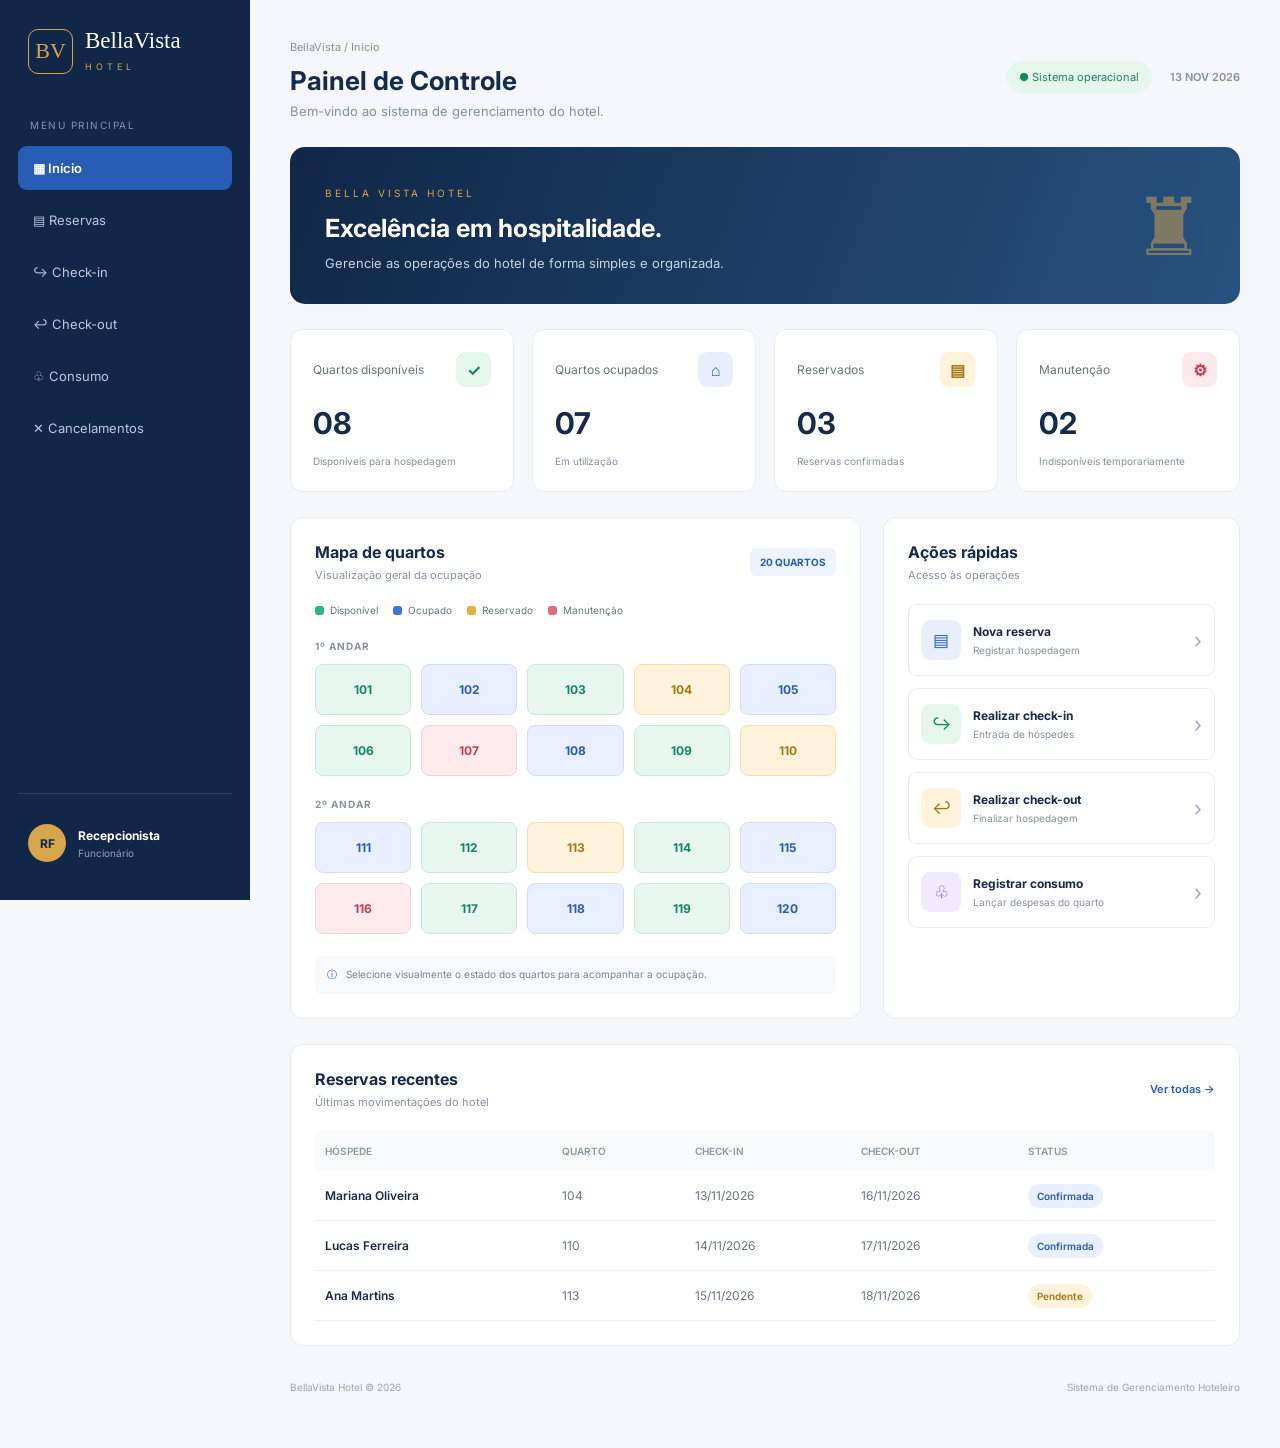
==== index.html @ 53ef1a8f "Add files via upload" ====
<!DOCTYPE html>
<html lang="pt-BR">
<head>
    <meta charset="UTF-8">
    <meta name="viewport" content="width=device-width, initial-scale=1.0">
    <title>BellaVista Hotel | Recepção</title>
    <link rel="stylesheet" href="style.css">
</head>

<body>

    <aside class="sidebar">

        <div class="brand">
            <div class="logo">BV</div>
            <div>
                <h2>BellaVista</h2>
                <span>HOTEL</span>
            </div>
        </div>

        <div class="menu-title">MENU PRINCIPAL</div>

        <nav>
            <a href="index.html" class="active">▦  Início</a>
            <a href="reservas.html">▤ Reservas</a>
            <a href="checkin.html">↪ Check-in</a>
            <a href="checkout.html">↩ Check-out</a>
            <a href="consumo.html">♧ Consumo</a>
            <a href="cancelamentos.html">✕ Cancelamentos</a>
        </nav>

        <div class="sidebar-bottom">
            <div class="employee">
                <div class="avatar">RF</div>
                <div>
                    <strong>Recepcionista</strong>
                    <small>Funcionário</small>
                </div>
            </div>
        </div>

    </aside>

    <main class="main">

        <header class="topbar">
            <div>
                <span class="breadcrumb">BellaVista / Início</span>
                <h1>Painel de Controle</h1>
                <p>Bem-vindo ao sistema de gerenciamento do hotel.</p>
            </div>

            <div class="topbar-right">
                <span class="status-online">● Sistema operacional</span>
                <div class="date">13 NOV 2026</div>
            </div>
        </header>

        <section class="welcome">
            <div>
                <span class="welcome-label">BELLA VISTA HOTEL</span>
                <h2>Excelência em hospitalidade.</h2>
                <p>Gerencie as operações do hotel de forma simples e organizada.</p>
            </div>
            <div class="welcome-icon">♜</div>
        </section>

        <section class="stats">

            <div class="stat-card">
                <div class="stat-top">
                    <span>Quartos disponíveis</span>
                    <div class="stat-icon green">✓</div>
                </div>
                <h2>08</h2>
                <small>Disponíveis para hospedagem</small>
            </div>

            <div class="stat-card">
                <div class="stat-top">
                    <span>Quartos ocupados</span>
                    <div class="stat-icon blue">⌂</div>
                </div>
                <h2>07</h2>
                <small>Em utilização</small>
            </div>

            <div class="stat-card">
                <div class="stat-top">
                    <span>Reservados</span>
                    <div class="stat-icon gold">▤</div>
                </div>
                <h2>03</h2>
                <small>Reservas confirmadas</small>
            </div>

            <div class="stat-card">
                <div class="stat-top">
                    <span>Manutenção</span>
                    <div class="stat-icon red">⚙</div>
                </div>
                <h2>02</h2>
                <small>Indisponíveis temporariamente</small>
            </div>

        </section>

        <section class="content-grid">

            <div class="panel rooms-panel">

                <div class="panel-header">
                    <div>
                        <h3>Mapa de quartos</h3>
                        <p>Visualização geral da ocupação</p>
                    </div>
                    <span class="total-rooms">20 QUARTOS</span>
                </div>

                <div class="legend">
                    <span><i class="dot free"></i> Disponível</span>
                    <span><i class="dot busy"></i> Ocupado</span>
                    <span><i class="dot booked"></i> Reservado</span>
                    <span><i class="dot maint"></i> Manutenção</span>
                </div>

                <div class="floor">
                    <span>1º ANDAR</span>
                    <div class="room-grid">
                        <div class="room free">101</div>
                        <div class="room busy">102</div>
                        <div class="room free">103</div>
                        <div class="room booked">104</div>
                        <div class="room busy">105</div>
                        <div class="room free">106</div>
                        <div class="room maint">107</div>
                        <div class="room busy">108</div>
                        <div class="room free">109</div>
                        <div class="room booked">110</div>
                    </div>
                </div>

                <div class="floor">
                    <span>2º ANDAR</span>
                    <div class="room-grid">
                        <div class="room busy">111</div>
                        <div class="room free">112</div>
                        <div class="room booked">113</div>
                        <div class="room free">114</div>
                        <div class="room busy">115</div>
                        <div class="room maint">116</div>
                        <div class="room free">117</div>
                        <div class="room busy">118</div>
                        <div class="room free">119</div>
                        <div class="room busy">120</div>
                    </div>
                </div>

                <div class="room-note">
                    <span>ⓘ</span>
                    Selecione visualmente o estado dos quartos para acompanhar a ocupação.
                </div>

            </div>

            <div class="panel actions-panel">

                <div class="panel-header">
                    <div>
                        <h3>Ações rápidas</h3>
                        <p>Acesso às operações</p>
                    </div>
                </div>

                <a href="reservas.html" class="action-card">
                    <div class="action-icon blue">▤</div>
                    <div>
                        <strong>Nova reserva</strong>
                        <small>Registrar hospedagem</small>
                    </div>
                    <span class="arrow">›</span>
                </a>

                <a href="checkin.html" class="action-card">
                    <div class="action-icon green">↪</div>
                    <div>
                        <strong>Realizar check-in</strong>
                        <small>Entrada de hóspedes</small>
                    </div>
                    <span class="arrow">›</span>
                </a>

                <a href="checkout.html" class="action-card">
                    <div class="action-icon gold">↩</div>
            <div>
                    <strong>Realizar check-out</strong>
                    <small>Finalizar hospedagem</small>
            </div>
                    <span class="arrow">›</span>
                </a>

                <a href="consumo.html" class="action-card">
                    <div class="action-icon purple">♧</div>
                    <div>
                        <strong>Registrar consumo</strong>
                        <small>Lançar despesas do quarto</small>
                    </div>
                    <span class="arrow">›</span>
                </a>

            </div>

        </section>

        <section class="panel recent-panel">

            <div class="panel-header">
                <div>
                    <h3>Reservas recentes</h3>
                    <p>Últimas movimentações do hotel</p>
                </div>
                <a href="reservas.html" class="view-all">Ver todas →</a>
            </div>

            <div class="table-wrapper">
                <table>
                    <thead>
                        <tr>
                            <th>HÓSPEDE</th>
                            <th>QUARTO</th>
                            <th>CHECK-IN</th>
                            <th>CHECK-OUT</th>
                            <th>STATUS</th>
                        </tr>
                    </thead>

                    <tbody>
                        <tr>
                            <td><strong>Mariana Oliveira</strong></td>
                            <td>104</td>
                            <td>13/11/2026</td>
                            <td>16/11/2026</td>
                            <td><span class="badge reserved">Confirmada</span></td>
                        </tr>

                        <tr>
                            <td><strong>Lucas Ferreira</strong></td>
                            <td>110</td>
                            <td>14/11/2026</td>
                            <td>17/11/2026</td>
                            <td><span class="badge reserved">Confirmada</span></td>
                        </tr>

                        <tr>
                            <td><strong>Ana Martins</strong></td>
                            <td>113</td>
                            <td>15/11/2026</td>
                            <td>18/11/2026</td>
                            <td><span class="badge pending">Pendente</span></td>
                        </tr>
                    </tbody>
                </table>
            </div>

        </section>

        <footer>
            <span>BellaVista Hotel © 2026</span>
            <span>Sistema de Gerenciamento Hoteleiro</span>
        </footer>

    </main>

</body>
</html>
---- style.css ----
@import url('https://fonts.googleapis.com/css2?family=Inter:wght@400;500;600;700;800&display=swap');

:root {
    --navy: #102747;
    --navy-light: #18365d;
    --blue: #285db5;
    --gold: #d6a54c;
    --background: #f5f7fb;
    --white: #ffffff;
    --text: #142b4d;
    --muted: #8390a5;
    --border: #e7ebf2;
}

* {
    margin: 0;
    padding: 0;
    box-sizing: border-box;
}

body {
    font-family: 'Inter', sans-serif;
    background: var(--background);
    color: var(--text);
}

/* SIDEBAR */

.sidebar {
    position: fixed;
    top: 0;
    left: 0;
    width: 250px;
    height: 100vh;
    background: var(--navy);
    color: white;
    padding: 28px 18px;
    display: flex;
    flex-direction: column;
    z-index: 10;
}

.brand {
    display: flex;
    align-items: center;
    gap: 12px;
    padding: 0 10px 35px;
}

.logo {
    width: 45px;
    height: 45px;
    border: 1px solid var(--gold);
    color: var(--gold);
    display: flex;
    align-items: center;
    justify-content: center;
    font-family: Georgia, serif;
    font-size: 22px;
    border-radius: 10px;
}

.brand h2 {
    font-family: Georgia, serif;
    font-size: 23px;
    font-weight: 500;
}

.brand span {
    font-size: 9px;
    letter-spacing: 4px;
    color: var(--gold);
}

.menu-title {
    font-size: 10px;
    color: #8295b1;
    letter-spacing: 1.5px;
    margin: 10px 12px 15px;
}

nav {
    display: flex;
    flex-direction: column;
    gap: 8px;
}

nav a {
    text-decoration: none;
    color: #bdc9da;
    padding: 14px 15px;
    border-radius: 9px;
    font-size: 13px;
    transition: 0.2s;
}

nav a:hover {
    background: #1b3b65;
    color: white;
}

nav a.active {
    background: var(--blue);
    color: white;
    font-weight: 600;
}

.sidebar-bottom {
    margin-top: auto;
    border-top: 1px solid #294263;
    padding-top: 20px;
}

.employee {
    display: flex;
    align-items: center;
    gap: 12px;
    padding: 10px;
}

.avatar {
    background: var(--gold);
    color: var(--navy);
    width: 38px;
    height: 38px;
    border-radius: 50%;
    display: flex;
    align-items: center;
    justify-content: center;
    font-weight: 700;
    font-size: 12px;
}

.employee strong {
    display: block;
    font-size: 12px;
}

.employee small {
    display: block;
    font-size: 10px;
    color: #91a4bd;
    margin-top: 4px;
}

/* MAIN */

.main {
    margin-left: 250px;
    padding: 35px 40px;
    max-width: 1800px;
}

.topbar {
    display: flex;
    justify-content: space-between;
    align-items: center;
    margin-bottom: 28px;
}

.breadcrumb {
    color: var(--muted);
    font-size: 11px;
}

.topbar h1 {
    font-size: 26px;
    margin-top: 10px;
}

.topbar p {
    color: var(--muted);
    font-size: 13px;
    margin-top: 7px;
}

.topbar-right {
    display: flex;
    align-items: center;
    gap: 18px;
}

.status-online {
    color: #198754;
    background: #e5f6ed;
    padding: 9px 13px;
    border-radius: 20px;
    font-size: 11px;
}

.date {
    font-size: 11px;
    color: var(--muted);
    font-weight: 600;
}

/* WELCOME */

.welcome {
    background: linear-gradient(110deg, #102747, #28517f);
    color: white;
    border-radius: 15px;
    padding: 30px 35px;
    display: flex;
    align-items: center;
    justify-content: space-between;
    margin-bottom: 25px;
    overflow: hidden;
}

.welcome-label {
    color: var(--gold);
    font-size: 10px;
    letter-spacing: 3px;
}

.welcome h2 {
    font-size: 25px;
    margin: 12px 0;
}

.welcome p {
    font-size: 13px;
    color: #c5d3e4;
}

.welcome-icon {
    font-size: 80px;
    color: #d6a54c;
    opacity: 0.5;
}

/* STATISTICS */

.stats {
    display: grid;
    grid-template-columns: repeat(4, 1fr);
    gap: 18px;
    margin-bottom: 25px;
}

.stat-card {
    background: white;
    padding: 22px;
    border-radius: 12px;
    border: 1px solid var(--border);
}

.stat-top {
    display: flex;
    justify-content: space-between;
    align-items: center;
}

.stat-top > span {
    font-size: 12px;
    color: #64748b;
}

.stat-card h2 {
    font-size: 30px;
    margin: 18px 0 8px;
}

.stat-card small {
    color: var(--muted);
    font-size: 10px;
}

.stat-icon {
    width: 35px;
    height: 35px;
    display: flex;
    align-items: center;
    justify-content: center;
    border-radius: 9px;
    font-weight: bold;
}

.green {
    color: #198754;
    background: #e5f6ed;
}

.blue {
    color: #285db5;
    background: #e8effc;
}

.gold {
    color: #a77717;
    background: #fff3d9;
}

.red {
    color: #c43e4b;
    background: #fde9ec;
}

.purple {
    color: #7553b5;
    background: #f0eaff;
}

/* PANELS */

.content-grid {
    display: grid;
    grid-template-columns: 1.6fr 1fr;
    gap: 22px;
    margin-bottom: 25px;
}

.panel {
    background: white;
    border: 1px solid var(--border);
    border-radius: 13px;
    padding: 24px;
}

.panel-header {
    display: flex;
    justify-content: space-between;
    align-items: center;
    margin-bottom: 22px;
}

.panel-header h3 {
    font-size: 16px;
}

.panel-header p {
    color: var(--muted);
    font-size: 11px;
    margin-top: 6px;
}

.total-rooms {
    font-size: 10px;
    font-weight: 700;
    color: var(--blue);
    background: #edf3ff;
    padding: 8px 10px;
    border-radius: 6px;
}

/* ROOM MAP */

.legend {
    display: flex;
    flex-wrap: wrap;
    gap: 15px;
    margin-bottom: 24px;
}

.legend span {
    font-size: 10px;
    color: #64748b;
    display: flex;
    align-items: center;
    gap: 6px;
}

.dot {
    width: 9px;
    height: 9px;
    border-radius: 3px;
}

.dot.free {
    background: #2eb67d;
}

.dot.busy {
    background: #3975d5;
}

.dot.booked {
    background: #e8ad42;
}

.dot.maint {
    background: #e36a76;
}

.floor {
    margin-bottom: 22px;
}

.floor > span {
    display: block;
    color: #8793a6;
    font-size: 10px;
    font-weight: 700;
    margin-bottom: 12px;
    letter-spacing: 1px;
}

.room-grid {
    display: grid;
    grid-template-columns: repeat(5, 1fr);
    gap: 10px;
}

.room {
    padding: 17px 5px;
    text-align: center;
    font-size: 12px;
    font-weight: 700;
    border-radius: 8px;
    border: 1px solid transparent;
}

.room.free {
    background: #e7f7ef;
    color: #18865b;
    border-color: #c5ebd8;
}

.room.busy {
    background: #e8efff;
    color: #285db5;
    border-color: #d0ddf9;
}

.room.booked {
    background: #fff3dc;
    color: #a77717;
    border-color: #f5dfae;
}

.room.maint {
    background: #fdebed;
    color: #c43e4b;
    border-color: #f7d0d5;
}

.room-note {
    background: #f7f9fc;
    padding: 12px;
    border-radius: 7px;
    color: #738198;
    font-size: 10px;
}

.room-note span {
    margin-right: 6px;
    color: var(--blue);
}

/* QUICK ACTIONS */

.actions-panel {
    display: flex;
    flex-direction: column;
}

.action-card {
    display: flex;
    align-items: center;
    gap: 12px;
    padding: 15px 12px;
    border: 1px solid var(--border);
    border-radius: 9px;
    margin-bottom: 12px;
    text-decoration: none;
    color: var(--text);
    transition: 0.2s;
}

.action-card:hover {
    border-color: #a8bfeb;
    background: #f8faff;
    transform: translateY(-2px);
}

.action-icon {
    width: 40px;
    height: 40px;
    border-radius: 9px;
    display: flex;
    align-items: center;
    justify-content: center;
    font-size: 17px;
    flex-shrink: 0;
}

.action-card strong {
    font-size: 12px;
    display: block;
}

.action-card small {
    color: var(--muted);
    font-size: 10px;
    display: block;
    margin-top: 5px;
}

.arrow {
    margin-left: auto;
    font-size: 22px;
    color: #a1adbd;
}

/* TABLE */

.recent-panel {
    margin-bottom: 25px;
}

.view-all {
    text-decoration: none;
    color: var(--blue);
    font-size: 11px;
    font-weight: 600;
}

.table-wrapper {
    overflow-x: auto;
}

table {
    width: 100%;
    border-collapse: collapse;
    min-width: 600px;
}

th {
    text-align: left;
    color: #8a97aa;
    font-size: 10px;
    font-weight: 600;
    padding: 14px 10px;
    background: #f8fafc;
}

td {
    padding: 17px 10px;
    border-bottom: 1px solid #edf0f5;
    font-size: 12px;
    color: #66758b;
}

td strong {
    color: var(--text);
    font-weight: 600;
}

.badge {
    padding: 6px 9px;
    border-radius: 20px;
    font-size: 10px;
    font-weight: 600;
}

.reserved {
    background: #e8efff;
    color: #285db5;
}

.pending {
    background: #fff3dc;
    color: #a77717;
}

/* FOOTER */

footer {
    display: flex;
    justify-content: space-between;
    color: #9aa5b5;
    font-size: 10px;
    padding: 10px 0 20px;
}

/* RESPONSIVE */

@media (max-width: 1200px) {
    .main {
        padding: 28px 25px;
    }

    .stats {
        grid-template-columns: repeat(2, 1fr);
    }

    .content-grid {
        grid-template-columns: 1fr;
    }
}

@media (max-width: 800px) {
    .sidebar {
        width: 75px;
        padding: 20px 10px;
    }

    .brand {
        justify-content: center;
        padding: 0 0 30px;
    }

    .brand > div:not(.logo),
    .menu-title,
    nav a:not(.active),
    .employee > div:not(.avatar) {
        display: none;
    }

    nav a {
        text-align: center;
        padding: 15px 5px;
        font-size: 17px;
    }

    .main {
        margin-left: 75px;
        padding: 22px 15px;
    }

    .topbar {
        align-items: flex-start;
    }

    .topbar-right {
        display: none;
    }

    .welcome {
        padding: 25px;
    }

    .welcome h2 {
        font-size: 20px;
    }

    .welcome-icon {
        display: none;
    }
}

@media (max-width: 500px) {
    .stats {
        grid-template-columns: 1fr;
    }

    .room-grid {
        grid-template-columns: repeat(2, 1fr);
    }

    .legend {
        gap: 10px;
    }

    footer {
        flex-direction: column;
        gap: 8px;
    }
}




/* =====================================
   FORMULÁRIOS E TELAS INTERNAS
===================================== */

.form-panel {
    margin-bottom: 25px;
}

.form-grid {
    display: grid;
    grid-template-columns: repeat(2, 1fr);
    gap: 22px;
}

.field {
    display: flex;
    flex-direction: column;
    gap: 9px;
}

.field.full {
    grid-column: 1 / -1;
}

.field label {
    font-size: 12px;
    font-weight: 600;
    color: #42536b;
}

.field input,
.field select {
    width: 100%;
    height: 46px;
    padding: 0 14px;
    border: 1px solid #dce3ed;
    border-radius: 8px;
    background: #fff;
    color: #142b4d;
    font-family: inherit;
    font-size: 12px;
    outline: none;
    transition: 0.2s;
}

.field input:focus,
.field select:focus {
    border-color: #285db5;
    box-shadow: 0 0 0 3px rgba(40, 93, 181, 0.10);
}

.field input::placeholder {
    color: #a4afbd;
}

.form-actions {
    display: flex;
    justify-content: flex-end;
    gap: 12px;
    margin-top: 28px;
}

.btn-primary,
.btn-secondary,
.btn-danger {
    min-height: 42px;
    padding: 0 20px;
    border-radius: 8px;
    font-family: inherit;
    font-size: 12px;
    font-weight: 600;
    cursor: pointer;
    transition: 0.2s;
}

.btn-primary {
    border: 1px solid #285db5;
    background: #285db5;
    color: white;
}

.btn-primary:hover {
    background: #1d478e;
}

.btn-secondary {
    border: 1px solid #dce3ed;
    background: white;
    color: #52627a;
}

.btn-secondary:hover {
    background: #f5f7fb;
}

.btn-danger {
    min-height: 30px;
    padding: 0 12px;
    border: 1px solid #f3cbd0;
    background: #fff0f2;
    color: #c43e4b;
    font-size: 10px;
}

.btn-danger:hover {
    background: #fce0e4;
}

/* RESUMO DE CONTA */

.bill {
    border: 1px solid #e7ebf2;
    border-radius: 10px;
    padding: 20px;
    background: #fafbfd;
}

.bill-row {
    display: flex;
    justify-content: space-between;
    padding: 15px 0;
    border-bottom: 1px solid #e7ebf2;
    color: #718096;
    font-size: 12px;
}

.bill-row strong {
    color: #142b4d;
}

.bill-total {
    display: flex;
    justify-content: space-between;
    align-items: center;
    padding-top: 20px;
    color: #142b4d;
    font-weight: 700;
    font-size: 14px;
}

.bill-total strong {
    font-size: 22px;
    color: #285db5;
}

/* ORIENTAÇÕES */

.info-list {
    display: flex;
    flex-direction: column;
    gap: 15px;
}

.info-list div {
    display: flex;
    align-items: center;
    gap: 10px;
    color: #198754;
    font-size: 13px;
}

.info-list span {
    color: #64748b;
}

/* RESPONSIVIDADE DAS TELAS INTERNAS */

@media (max-width: 700px) {
    .form-grid {
        grid-template-columns: 1fr;
    }

    .field.full {
        grid-column: auto;
    }

    .form-actions {
        flex-direction: column-reverse;
    }

    .form-actions button {
        width: 100%;
    }

    .bill-row,
    .bill-total {
        gap: 15px;
    }
}
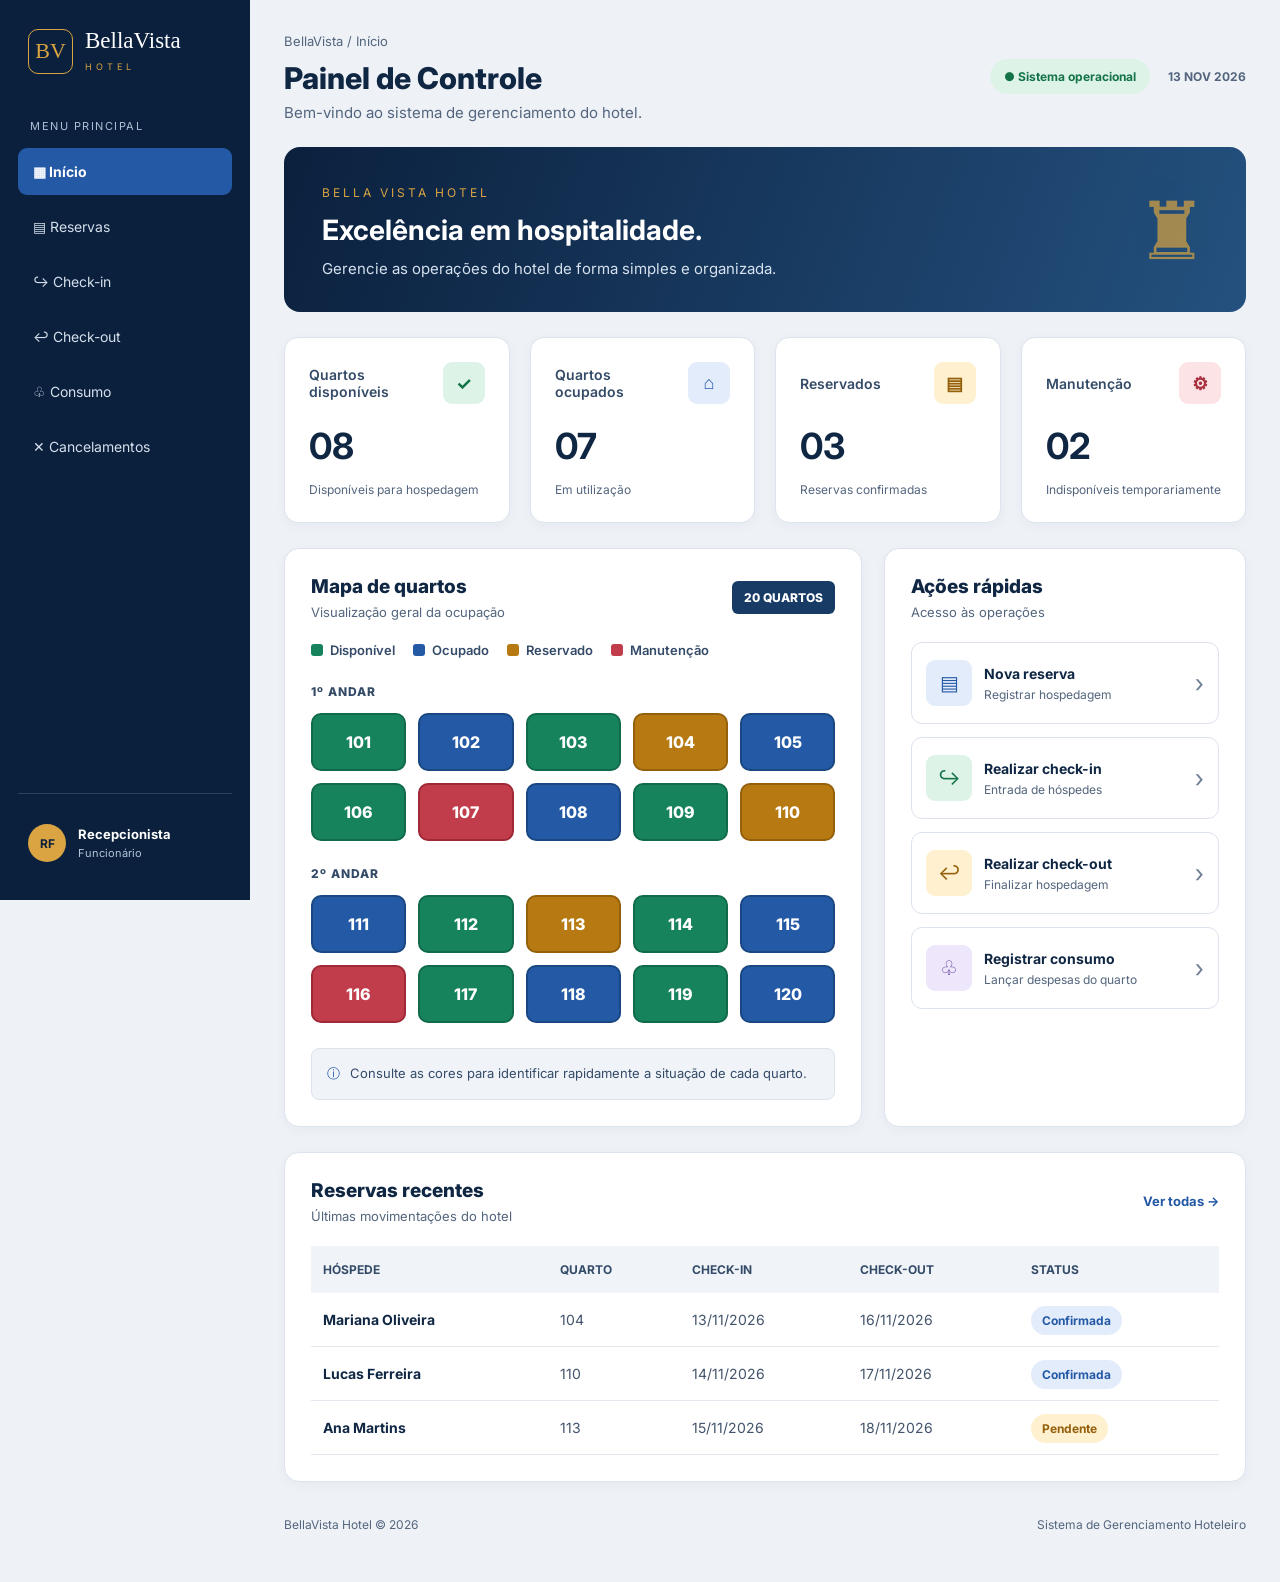
==== commit cbf39f82: "Alteração no estilo" ====
--- a/index.html
+++ b/index.html
@@ -7,11 +7,9 @@
     <title>BellaVista Hotel | Recepção</title>
     <link rel="stylesheet" href="style.css">
 </head>
-
 <body>
 
     <aside class="sidebar">
-
         <div class="brand">
             <div class="logo">BV</div>
             <div>
@@ -23,7 +21,7 @@
         <div class="menu-title">MENU PRINCIPAL</div>
 
         <nav>
-            <a href="index.html" class="active">▦  Início</a>
+            <a href="index.html" class="active">▦ Início</a>
             <a href="reservas.html">▤ Reservas</a>
             <a href="checkin.html">↪ Check-in</a>
             <a href="checkout.html">↩ Check-out</a>
@@ -40,7 +38,6 @@
                 </div>
             </div>
         </div>
-
     </aside>
 
     <main class="main">
@@ -68,7 +65,6 @@
         </section>
 
         <section class="stats">
-
             <div class="stat-card">
                 <div class="stat-top">
                     <span>Quartos disponíveis</span>
@@ -104,13 +100,11 @@
                 <h2>02</h2>
                 <small>Indisponíveis temporariamente</small>
             </div>
-
         </section>
 
         <section class="content-grid">
 
             <div class="panel rooms-panel">
-
                 <div class="panel-header">
                     <div>
                         <h3>Mapa de quartos</h3>
@@ -160,13 +154,11 @@
 
                 <div class="room-note">
                     <span>ⓘ</span>
-                    Selecione visualmente o estado dos quartos para acompanhar a ocupação.
-                </div>
-
+                    Consulte as cores para identificar rapidamente a situação de cada quarto.
+                </div>
             </div>
 
             <div class="panel actions-panel">
-
                 <div class="panel-header">
                     <div>
                         <h3>Ações rápidas</h3>
@@ -194,10 +186,10 @@
 
                 <a href="checkout.html" class="action-card">
                     <div class="action-icon gold">↩</div>
-            <div>
-                    <strong>Realizar check-out</strong>
-                    <small>Finalizar hospedagem</small>
-            </div>
+                    <div>
+                        <strong>Realizar check-out</strong>
+                        <small>Finalizar hospedagem</small>
+                    </div>
                     <span class="arrow">›</span>
                 </a>
 
@@ -209,13 +201,11 @@
                     </div>
                     <span class="arrow">›</span>
                 </a>
-
             </div>
 
         </section>
 
         <section class="panel recent-panel">
-
             <div class="panel-header">
                 <div>
                     <h3>Reservas recentes</h3>
@@ -235,7 +225,6 @@
                             <th>STATUS</th>
                         </tr>
                     </thead>
-
                     <tbody>
                         <tr>
                             <td><strong>Mariana Oliveira</strong></td>
@@ -244,7 +233,6 @@
                             <td>16/11/2026</td>
                             <td><span class="badge reserved">Confirmada</span></td>
                         </tr>
-
                         <tr>
                             <td><strong>Lucas Ferreira</strong></td>
                             <td>110</td>
@@ -252,7 +240,6 @@
                             <td>17/11/2026</td>
                             <td><span class="badge reserved">Confirmada</span></td>
                         </tr>
-
                         <tr>
                             <td><strong>Ana Martins</strong></td>
                             <td>113</td>
@@ -263,7 +250,6 @@
                     </tbody>
                 </table>
             </div>
-
         </section>
 
         <footer>
@@ -274,4 +260,4 @@
     </main>
 
 </body>
-</html>
+</html>
--- a/style.css
+++ b/style.css
@@ -2,15 +2,15 @@
 @import url('https://fonts.googleapis.com/css2?family=Inter:wght@400;500;600;700;800&display=swap');
 
 :root {
-    --navy: #102747;
-    --navy-light: #18365d;
-    --blue: #285db5;
-    --gold: #d6a54c;
-    --background: #f5f7fb;
-    --white: #ffffff;
-    --text: #142b4d;
-    --muted: #8390a5;
-    --border: #e7ebf2;
+    --navy: #0B203D;
+    --navy-light: #173B65;
+    --blue: #2459A6;
+    --gold: #D9A441;
+    --background: #EEF2F7;
+    --white: #FFFFFF;
+    --text: #102744;
+    --muted: #53657D;
+    --border: #DCE3ED;
 }
 
 * {
@@ -25,7 +25,7 @@
     color: var(--text);
 }
 
-/* SIDEBAR */
+/* MENU LATERAL */
 
 .sidebar {
     position: fixed;
@@ -74,8 +74,8 @@
 }
 
 .menu-title {
-    font-size: 10px;
-    color: #8295b1;
+    font-size: 11px;
+    color: #AFC0D5;
     letter-spacing: 1.5px;
     margin: 10px 12px 15px;
 }
@@ -88,22 +88,22 @@
 
 nav a {
     text-decoration: none;
-    color: #bdc9da;
-    padding: 14px 15px;
+    color: #D5DFEC;
+    padding: 15px;
     border-radius: 9px;
-    font-size: 13px;
+    font-size: 14px;
     transition: 0.2s;
 }
 
 nav a:hover {
-    background: #1b3b65;
+    background: #1B3B65;
     color: white;
 }
 
 nav a.active {
     background: var(--blue);
     color: white;
-    font-weight: 600;
+    font-weight: 700;
 }
 
 .sidebar-bottom {
@@ -134,44 +134,46 @@
 
 .employee strong {
     display: block;
-    font-size: 12px;
+    font-size: 13px;
 }
 
 .employee small {
     display: block;
-    font-size: 10px;
-    color: #91a4bd;
+    font-size: 11px;
+    color: #B5C5D9;
     margin-top: 4px;
 }
 
-/* MAIN */
+/* ÁREA PRINCIPAL */
 
 .main {
+    width: calc(100% - 250px);
     margin-left: 250px;
-    padding: 35px 40px;
-    max-width: 1800px;
+    padding: 30px 34px;
+    max-width: none;
 }
 
 .topbar {
     display: flex;
     justify-content: space-between;
     align-items: center;
-    margin-bottom: 28px;
+    margin-bottom: 25px;
 }
 
 .breadcrumb {
     color: var(--muted);
-    font-size: 11px;
+    font-size: 13px;
 }
 
 .topbar h1 {
-    font-size: 26px;
+    font-size: 30px;
+    font-weight: 800;
     margin-top: 10px;
 }
 
 .topbar p {
     color: var(--muted);
-    font-size: 13px;
+    font-size: 15px;
     margin-top: 7px;
 }
 
@@ -182,26 +184,27 @@
 }
 
 .status-online {
-    color: #198754;
-    background: #e5f6ed;
-    padding: 9px 13px;
+    color: #147347;
+    background: #DDF3E7;
+    padding: 10px 14px;
     border-radius: 20px;
-    font-size: 11px;
+    font-size: 12px;
+    font-weight: 700;
 }
 
 .date {
-    font-size: 11px;
+    font-size: 12px;
     color: var(--muted);
-    font-weight: 600;
-}
-
-/* WELCOME */
+    font-weight: 700;
+}
+
+/* BANNER */
 
 .welcome {
-    background: linear-gradient(110deg, #102747, #28517f);
+    background: linear-gradient(110deg, #0B203D, #24517F);
     color: white;
-    border-radius: 15px;
-    padding: 30px 35px;
+    border-radius: 16px;
+    padding: 34px 38px;
     display: flex;
     align-items: center;
     justify-content: space-between;
@@ -211,103 +214,108 @@
 
 .welcome-label {
     color: var(--gold);
-    font-size: 10px;
+    font-size: 12px;
     letter-spacing: 3px;
 }
 
 .welcome h2 {
-    font-size: 25px;
+    font-size: 28px;
     margin: 12px 0;
 }
 
 .welcome p {
-    font-size: 13px;
-    color: #c5d3e4;
+    font-size: 15px;
+    color: #D5E1EF;
 }
 
 .welcome-icon {
     font-size: 80px;
-    color: #d6a54c;
-    opacity: 0.5;
-}
-
-/* STATISTICS */
+    color: var(--gold);
+    opacity: 0.7;
+}
+
+/* INDICADORES */
 
 .stats {
     display: grid;
-    grid-template-columns: repeat(4, 1fr);
-    gap: 18px;
+    grid-template-columns: repeat(4, minmax(0, 1fr));
+    gap: 20px;
     margin-bottom: 25px;
 }
 
 .stat-card {
     background: white;
-    padding: 22px;
-    border-radius: 12px;
+    padding: 24px;
+    border-radius: 14px;
     border: 1px solid var(--border);
+    box-shadow: 0 3px 12px rgba(16, 39, 68, 0.04);
 }
 
 .stat-top {
     display: flex;
     justify-content: space-between;
     align-items: center;
+    gap: 10px;
 }
 
 .stat-top > span {
-    font-size: 12px;
-    color: #64748b;
+    font-size: 14px;
+    color: #344B68;
+    font-weight: 600;
 }
 
 .stat-card h2 {
-    font-size: 30px;
-    margin: 18px 0 8px;
+    font-size: 36px;
+    margin: 20px 0 10px;
 }
 
 .stat-card small {
     color: var(--muted);
-    font-size: 10px;
+    font-size: 12px;
 }
 
 .stat-icon {
-    width: 35px;
-    height: 35px;
+    width: 42px;
+    height: 42px;
     display: flex;
     align-items: center;
     justify-content: center;
     border-radius: 9px;
+    font-size: 18px;
     font-weight: bold;
+    flex-shrink: 0;
 }
 
 .green {
-    color: #198754;
-    background: #e5f6ed;
+    color: #147347;
+    background: #DDF3E7;
 }
 
 .blue {
-    color: #285db5;
-    background: #e8effc;
+    color: #2459A6;
+    background: #E3ECFA;
 }
 
 .gold {
-    color: #a77717;
-    background: #fff3d9;
+    color: #94600B;
+    background: #FFF0D0;
 }
 
 .red {
-    color: #c43e4b;
-    background: #fde9ec;
+    color: #A82F3D;
+    background: #FCE3E6;
 }
 
 .purple {
-    color: #7553b5;
-    background: #f0eaff;
-}
-
-/* PANELS */
+    color: #6842A0;
+    background: #EEE6FA;
+}
+
+/* PAINÉIS */
 
 .content-grid {
     display: grid;
-    grid-template-columns: 1.6fr 1fr;
+    grid-template-columns: minmax(0, 1.6fr) minmax(320px, 1fr);
     gap: 22px;
     margin-bottom: 25px;
 }
@@ -315,133 +323,150 @@
 .panel {
     background: white;
     border: 1px solid var(--border);
-    border-radius: 13px;
-    padding: 24px;
+    border-radius: 15px;
+    padding: 26px;
+    box-shadow: 0 3px 12px rgba(16, 39, 68, 0.04);
 }
 
 .panel-header {
     display: flex;
     justify-content: space-between;
     align-items: center;
+    gap: 12px;
     margin-bottom: 22px;
 }
 
 .panel-header h3 {
-    font-size: 16px;
+    font-size: 19px;
+    font-weight: 800;
 }
 
 .panel-header p {
     color: var(--muted);
-    font-size: 11px;
+    font-size: 13px;
     margin-top: 6px;
 }
 
 .total-rooms {
-    font-size: 10px;
-    font-weight: 700;
-    color: var(--blue);
-    background: #edf3ff;
-    padding: 8px 10px;
+    font-size: 12px;
+    font-weight: 800;
+    color: white;
+    background: var(--navy-light);
+    padding: 9px 12px;
     border-radius: 6px;
-}
-
-/* ROOM MAP */
+    white-space: nowrap;
+}
+
+/* MAPA DE QUARTOS */
 
 .legend {
     display: flex;
     flex-wrap: wrap;
-    gap: 15px;
-    margin-bottom: 24px;
+    gap: 18px;
+    margin-bottom: 26px;
 }
 
 .legend span {
-    font-size: 10px;
-    color: #64748b;
-    display: flex;
-    align-items: center;
-    gap: 6px;
+    font-size: 13px;
+    color: #344B68;
+    font-weight: 600;
+    display: flex;
+    align-items: center;
+    gap: 7px;
 }
 
 .dot {
-    width: 9px;
-    height: 9px;
+    width: 12px;
+    height: 12px;
     border-radius: 3px;
 }
 
 .dot.free {
-    background: #2eb67d;
+    background: #16835D;
 }
 
 .dot.busy {
-    background: #3975d5;
+    background: #2459A6;
 }
 
 .dot.booked {
-    background: #e8ad42;
+    background: #B77A12;
 }
 
 .dot.maint {
-    background: #e36a76;
+    background: #C13D4B;
 }
 
 .floor {
-    margin-bottom: 22px;
+    margin-bottom: 25px;
 }
 
 .floor > span {
     display: block;
-    color: #8793a6;
-    font-size: 10px;
-    font-weight: 700;
-    margin-bottom: 12px;
+    color: #344B68;
+    font-size: 12px;
+    font-weight: 800;
+    margin-bottom: 14px;
     letter-spacing: 1px;
 }
 
 .room-grid {
     display: grid;
-    grid-template-columns: repeat(5, 1fr);
-    gap: 10px;
+    grid-template-columns: repeat(5, minmax(0, 1fr));
+    gap: 12px;
 }
 
 .room {
-    padding: 17px 5px;
+    min-height: 58px;
+    display: flex;
+    align-items: center;
+    justify-content: center;
+    padding: 12px 5px;
     text-align: center;
-    font-size: 12px;
-    font-weight: 700;
+    font-size: 16px;
+    font-weight: 800;
+    border-radius: 10px;
+    border: 2px solid transparent;
+    transition: transform 0.2s, filter 0.2s;
+}
+
+.room:hover {
+    transform: translateY(-2px);
+    filter: brightness(1.06);
+}
+
+.room.free {
+    background: #16835D;
+    color: #FFFFFF;
+    border-color: #116B4B;
+}
+
+.room.busy {
+    background: #2459A6;
+    color: #FFFFFF;
+    border-color: #194782;
+}
+
+.room.booked {
+    background: #B77A12;
+    color: #FFFFFF;
+    border-color: #94600B;
+}
+
+.room.maint {
+    background: #C13D4B;
+    color: #FFFFFF;
+    border-color: #9F2936;
+}
+
+.room-note {
+    background: #F0F4F9;
+    padding: 15px;
     border-radius: 8px;
-    border: 1px solid transparent;
-}
-
-.room.free {
-    background: #e7f7ef;
-    color: #18865b;
-    border-color: #c5ebd8;
-}
-
-.room.busy {
-    background: #e8efff;
-    color: #285db5;
-    border-color: #d0ddf9;
-}
-
-.room.booked {
-    background: #fff3dc;
-    color: #a77717;
-    border-color: #f5dfae;
-}
-
-.room.maint {
-    background: #fdebed;
-    color: #c43e4b;
-    border-color: #f7d0d5;
-}
-
-.room-note {
-    background: #f7f9fc;
-    padding: 12px;
-    border-radius: 7px;
-    color: #738198;
-    font-size: 10px;
+    border: 1px solid var(--border);
+    color: #344B68;
+    font-size: 13px;
+    line-height: 1.5;
 }
 
 .room-note span {
@@ -449,7 +474,7 @@
     color: var(--blue);
 }
 
-/* QUICK ACTIONS */
+/* AÇÕES RÁPIDAS */
 
 .actions-panel {
     display: flex;
@@ -460,51 +485,51 @@
     display: flex;
     align-items: center;
     gap: 12px;
-    padding: 15px 12px;
+    padding: 17px 14px;
     border: 1px solid var(--border);
-    border-radius: 9px;
-    margin-bottom: 12px;
+    border-radius: 11px;
+    margin-bottom: 13px;
     text-decoration: none;
     color: var(--text);
     transition: 0.2s;
 }
 
 .action-card:hover {
-    border-color: #a8bfeb;
-    background: #f8faff;
+    border-color: #8EAAD4;
+    background: #F4F7FC;
     transform: translateY(-2px);
 }
 
 .action-icon {
-    width: 40px;
-    height: 40px;
+    width: 46px;
+    height: 46px;
     border-radius: 9px;
     display: flex;
     align-items: center;
     justify-content: center;
-    font-size: 17px;
+    font-size: 20px;
     flex-shrink: 0;
 }
 
 .action-card strong {
-    font-size: 12px;
+    font-size: 14px;
     display: block;
 }
 
 .action-card small {
     color: var(--muted);
-    font-size: 10px;
+    font-size: 12px;
     display: block;
     margin-top: 5px;
 }
 
 .arrow {
     margin-left: auto;
-    font-size: 22px;
-    color: #a1adbd;
-}
-
-/* TABLE */
+    font-size: 25px;
+    color: #718096;
+}
+
+/* TABELA */
 
 .recent-panel {
     margin-bottom: 25px;
@@ -513,8 +538,8 @@
 .view-all {
     text-decoration: none;
     color: var(--blue);
-    font-size: 11px;
-    font-weight: 600;
+    font-size: 13px;
+    font-weight: 700;
 }
 
 .table-wrapper {
@@ -529,61 +554,225 @@
 
 th {
     text-align: left;
-    color: #8a97aa;
-    font-size: 10px;
-    font-weight: 600;
-    padding: 14px 10px;
-    background: #f8fafc;
+    color: #344B68;
+    font-size: 12px;
+    font-weight: 700;
+    padding: 16px 12px;
+    background: #F0F4F9;
 }
 
 td {
-    padding: 17px 10px;
-    border-bottom: 1px solid #edf0f5;
-    font-size: 12px;
-    color: #66758b;
+    padding: 18px 12px;
+    border-bottom: 1px solid #E4E9F0;
+    font-size: 14px;
+    color: #42536B;
 }
 
 td strong {
     color: var(--text);
-    font-weight: 600;
+    font-weight: 700;
 }
 
 .badge {
-    padding: 6px 9px;
+    padding: 7px 11px;
     border-radius: 20px;
-    font-size: 10px;
-    font-weight: 600;
+    font-size: 12px;
+    font-weight: 700;
 }
 
 .reserved {
-    background: #e8efff;
-    color: #285db5;
+    background: #E3ECFA;
+    color: #2459A6;
 }
 
 .pending {
-    background: #fff3dc;
-    color: #a77717;
-}
-
-/* FOOTER */
+    background: #FFF0D0;
+    color: #94600B;
+}
+
+/* RODAPÉ */
 
 footer {
     display: flex;
     justify-content: space-between;
-    color: #9aa5b5;
-    font-size: 10px;
+    color: var(--muted);
+    font-size: 12px;
     padding: 10px 0 20px;
 }
 
-/* RESPONSIVE */
+/* FORMULÁRIOS E TELAS INTERNAS */
+
+.form-panel {
+    margin-bottom: 25px;
+}
+
+.form-grid {
+    display: grid;
+    grid-template-columns: repeat(2, minmax(0, 1fr));
+    gap: 22px;
+}
+
+.field {
+    display: flex;
+    flex-direction: column;
+    gap: 9px;
+}
+
+.field.full {
+    grid-column: 1 / -1;
+}
+
+.field label {
+    font-size: 14px;
+    font-weight: 700;
+    color: #344B68;
+}
+
+.field input,
+.field select {
+    width: 100%;
+    height: 48px;
+    padding: 0 14px;
+    border: 1px solid #CBD5E1;
+    border-radius: 8px;
+    background: #fff;
+    color: var(--text);
+    font-family: inherit;
+    font-size: 14px;
+    outline: none;
+    transition: 0.2s;
+}
+
+.field input:focus,
+.field select:focus {
+    border-color: var(--blue);
+    box-shadow: 0 0 0 3px rgba(36, 89, 166, 0.12);
+}
+
+.field input::placeholder {
+    color: #8492A6;
+}
+
+.form-actions {
+    display: flex;
+    justify-content: flex-end;
+    gap: 12px;
+    margin-top: 28px;
+}
+
+.btn-primary,
+.btn-secondary,
+.btn-danger {
+    min-height: 44px;
+    padding: 0 20px;
+    border-radius: 8px;
+    font-family: inherit;
+    font-size: 14px;
+    font-weight: 700;
+    cursor: pointer;
+    transition: 0.2s;
+}
+
+.btn-primary {
+    border: 1px solid var(--blue);
+    background: var(--blue);
+    color: white;
+}
+
+.btn-primary:hover {
+    background: #1D478E;
+}
+
+.btn-secondary {
+    border: 1px solid #CBD5E1;
+    background: white;
+    color: #344B68;
+}
+
+.btn-secondary:hover {
+    background: #F0F4F9;
+}
+
+.btn-danger {
+    min-height: 34px;
+    padding: 0 12px;
+    border: 1px solid #E8B8BF;
+    background: #FCE3E6;
+    color: #A82F3D;
+    font-size: 12px;
+}
+
+.btn-danger:hover {
+    background: #F8D1D6;
+}
+
+/* RESUMO DE CONTA */
+
+.bill {
+    border: 1px solid var(--border);
+    border-radius: 10px;
+    padding: 20px;
+    background: #F7F9FC;
+}
+
+.bill-row {
+    display: flex;
+    justify-content: space-between;
+    gap: 15px;
+    padding: 15px 0;
+    border-bottom: 1px solid var(--border);
+    color: #53657D;
+    font-size: 14px;
+}
+
+.bill-row strong {
+    color: var(--text);
+}
+
+.bill-total {
+    display: flex;
+    justify-content: space-between;
+    align-items: center;
+    padding-top: 20px;
+    color: var(--text);
+    font-weight: 800;
+    font-size: 15px;
+}
+
+.bill-total strong {
+    font-size: 24px;
+    color: var(--blue);
+}
+
+/* ORIENTAÇÕES */
+
+.info-list {
+    display: flex;
+    flex-direction: column;
+    gap: 15px;
+}
+
+.info-list div {
+    display: flex;
+    align-items: center;
+    gap: 10px;
+    color: #147347;
+    font-size: 14px;
+}
+
+.info-list span {
+    color: #53657D;
+}
+
+/* RESPONSIVIDADE */
 
 @media (max-width: 1200px) {
     .main {
-        padding: 28px 25px;
+        padding: 25px 22px;
     }
 
     .stats {
-        grid-template-columns: repeat(2, 1fr);
+        grid-template-columns: repeat(2, minmax(0, 1fr));
     }
 
     .content-grid {
@@ -616,6 +805,7 @@
     }
 
     .main {
+        width: calc(100% - 75px);
         margin-left: 75px;
         padding: 22px 15px;
     }
@@ -628,16 +818,43 @@
         display: none;
     }
 
+    .topbar h1 {
+        font-size: 25px;
+    }
+
     .welcome {
         padding: 25px;
     }
 
     .welcome h2 {
-        font-size: 20px;
+        font-size: 22px;
     }
 
     .welcome-icon {
         display: none;
+    }
+}
+
+@media (max-width: 700px) {
+    .form-grid {
+        grid-template-columns: 1fr;
+    }
+
+    .field.full {
+        grid-column: auto;
+    }
+
+    .form-actions {
+        flex-direction: column-reverse;
+    }
+
+    .form-actions button {
+        width: 100%;
+    }
+
+    .bill-row,
+    .bill-total {
+        gap: 15px;
     }
 }
 
@@ -647,7 +864,7 @@
     }
 
     .room-grid {
-        grid-template-columns: repeat(2, 1fr);
+        grid-template-columns: repeat(2, minmax(0, 1fr));
     }
 
     .legend {
@@ -658,197 +875,12 @@
         flex-direction: column;
         gap: 8px;
     }
-}
-
-
-
-
-/* =====================================
-   FORMULÁRIOS E TELAS INTERNAS
-===================================== */
-
-.form-panel {
-    margin-bottom: 25px;
-}
-
-.form-grid {
-    display: grid;
-    grid-template-columns: repeat(2, 1fr);
-    gap: 22px;
-}
-
-.field {
-    display: flex;
-    flex-direction: column;
-    gap: 9px;
-}
-
-.field.full {
-    grid-column: 1 / -1;
-}
-
-.field label {
-    font-size: 12px;
-    font-weight: 600;
-    color: #42536b;
-}
-
-.field input,
-.field select {
-    width: 100%;
-    height: 46px;
-    padding: 0 14px;
-    border: 1px solid #dce3ed;
-    border-radius: 8px;
-    background: #fff;
-    color: #142b4d;
-    font-family: inherit;
-    font-size: 12px;
-    outline: none;
-    transition: 0.2s;
-}
-
-.field input:focus,
-.field select:focus {
-    border-color: #285db5;
-    box-shadow: 0 0 0 3px rgba(40, 93, 181, 0.10);
-}
-
-.field input::placeholder {
-    color: #a4afbd;
-}
-
-.form-actions {
-    display: flex;
-    justify-content: flex-end;
-    gap: 12px;
-    margin-top: 28px;
-}
-
-.btn-primary,
-.btn-secondary,
-.btn-danger {
-    min-height: 42px;
-    padding: 0 20px;
-    border-radius: 8px;
-    font-family: inherit;
-    font-size: 12px;
-    font-weight: 600;
-    cursor: pointer;
-    transition: 0.2s;
-}
-
-.btn-primary {
-    border: 1px solid #285db5;
-    background: #285db5;
-    color: white;
-}
-
-.btn-primary:hover {
-    background: #1d478e;
-}
-
-.btn-secondary {
-    border: 1px solid #dce3ed;
-    background: white;
-    color: #52627a;
-}
-
-.btn-secondary:hover {
-    background: #f5f7fb;
-}
-
-.btn-danger {
-    min-height: 30px;
-    padding: 0 12px;
-    border: 1px solid #f3cbd0;
-    background: #fff0f2;
-    color: #c43e4b;
-    font-size: 10px;
-}
-
-.btn-danger:hover {
-    background: #fce0e4;
-}
-
-/* RESUMO DE CONTA */
-
-.bill {
-    border: 1px solid #e7ebf2;
-    border-radius: 10px;
-    padding: 20px;
-    background: #fafbfd;
-}
-
-.bill-row {
-    display: flex;
-    justify-content: space-between;
-    padding: 15px 0;
-    border-bottom: 1px solid #e7ebf2;
-    color: #718096;
-    font-size: 12px;
-}
-
-.bill-row strong {
-    color: #142b4d;
-}
-
-.bill-total {
-    display: flex;
-    justify-content: space-between;
-    align-items: center;
-    padding-top: 20px;
-    color: #142b4d;
-    font-weight: 700;
-    font-size: 14px;
-}
-
-.bill-total strong {
-    font-size: 22px;
-    color: #285db5;
-}
-
-/* ORIENTAÇÕES */
-
-.info-list {
-    display: flex;
-    flex-direction: column;
-    gap: 15px;
-}
-
-.info-list div {
-    display: flex;
-    align-items: center;
-    gap: 10px;
-    color: #198754;
-    font-size: 13px;
-}
-
-.info-list span {
-    color: #64748b;
-}
-
-/* RESPONSIVIDADE DAS TELAS INTERNAS */
-
-@media (max-width: 700px) {
-    .form-grid {
-        grid-template-columns: 1fr;
-    }
-
-    .field.full {
-        grid-column: auto;
-    }
-
-    .form-actions {
-        flex-direction: column-reverse;
-    }
-
-    .form-actions button {
-        width: 100%;
-    }
-
-    .bill-row,
-    .bill-total {
-        gap: 15px;
-    }
-}
+
+    .panel {
+        padding: 18px;
+    }
+
+    .panel-header h3 {
+        font-size: 17px;
+    }
+}
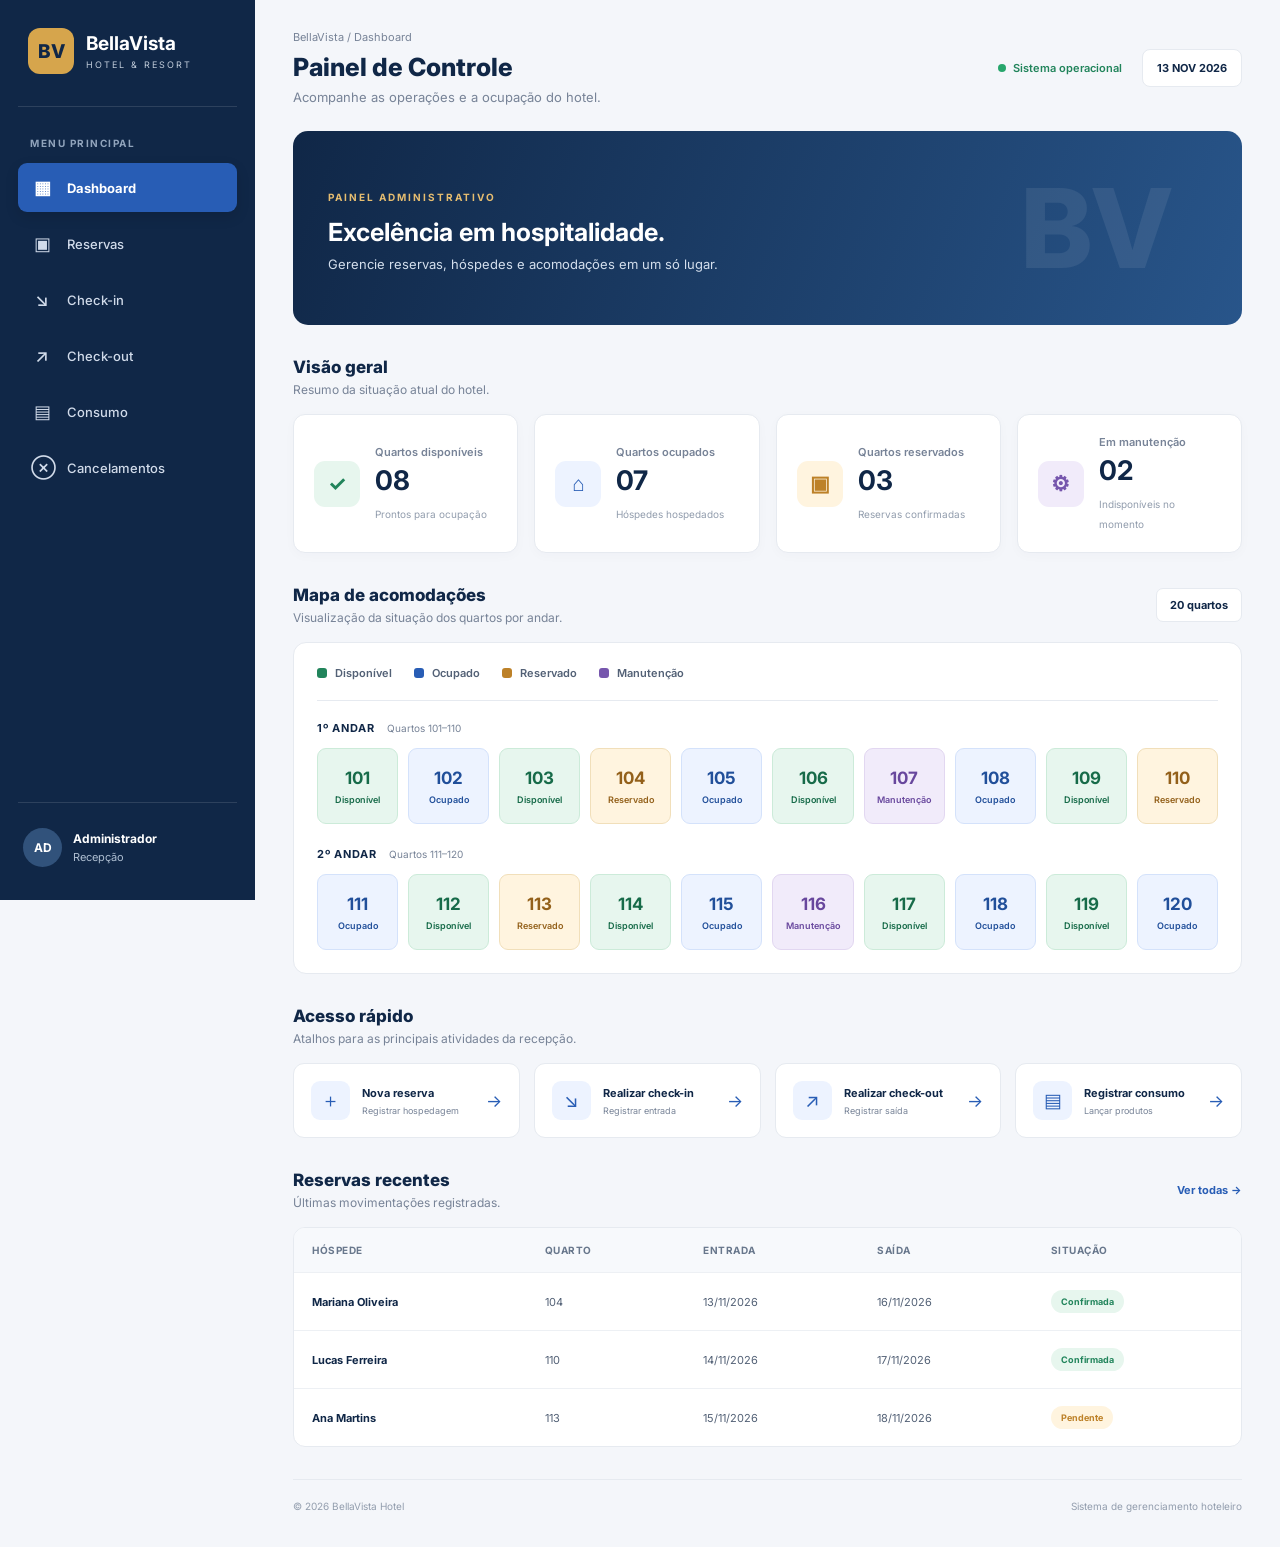
==== commit 3b58c2ed: "mundaca" ====
--- a/index.html
+++ b/index.html
@@ -4,260 +4,297 @@
 <head>
     <meta charset="UTF-8">
     <meta name="viewport" content="width=device-width, initial-scale=1.0">
-    <title>BellaVista Hotel | Recepção</title>
+    <title>BellaVista Hotel | Dashboard</title>
     <link rel="stylesheet" href="style.css">
 </head>
 <body>
+
+<div class="dashboard">
 
     <aside class="sidebar">
         <div class="brand">
             <div class="logo">BV</div>
             <div>
                 <h2>BellaVista</h2>
-                <span>HOTEL</span>
+                <span>HOTEL & RESORT</span>
             </div>
         </div>
 
-        <div class="menu-title">MENU PRINCIPAL</div>
-
-        <nav>
-            <a href="index.html" class="active">▦ Início</a>
-            <a href="reservas.html">▤ Reservas</a>
-            <a href="checkin.html">↪ Check-in</a>
-            <a href="checkout.html">↩ Check-out</a>
-            <a href="consumo.html">♧ Consumo</a>
-            <a href="cancelamentos.html">✕ Cancelamentos</a>
+        <div class="menu-label">MENU PRINCIPAL</div>
+
+        <nav class="menu">
+            <a href="index.html" class="active">
+                <span>▦</span> Dashboard
+            </a>
+            <a href="reservas.html">
+                <span>▣</span> Reservas
+            </a>
+            <a href="checkin.html">
+                <span>↘</span> Check-in
+            </a>
+            <a href="checkout.html">
+                <span>↗</span> Check-out
+            </a>
+            <a href="consumo.html">
+                <span>▤</span> Consumo
+            </a>
+            <a href="cancelamentos.html">
+                <span>⊗</span> Cancelamentos
+            </a>
         </nav>
 
         <div class="sidebar-bottom">
-            <div class="employee">
-                <div class="avatar">RF</div>
-                <div>
-                    <strong>Recepcionista</strong>
-                    <small>Funcionário</small>
+            <div class="user-profile">
+                <div class="user-avatar">AD</div>
+                <div>
+                    <strong>Administrador</strong>
+                    <small>Recepção</small>
                 </div>
             </div>
         </div>
     </aside>
 
-    <main class="main">
+    <main class="main-content">
 
         <header class="topbar">
             <div>
-                <span class="breadcrumb">BellaVista / Início</span>
+                <span class="breadcrumb">BellaVista / Dashboard</span>
                 <h1>Painel de Controle</h1>
-                <p>Bem-vindo ao sistema de gerenciamento do hotel.</p>
+                <p>Acompanhe as operações e a ocupação do hotel.</p>
             </div>
 
             <div class="topbar-right">
-                <span class="status-online">● Sistema operacional</span>
-                <div class="date">13 NOV 2026</div>
+                <span class="system-status">
+                    <span class="status-dot"></span>
+                    Sistema operacional
+                </span>
+                <div class="date-display">13 NOV 2026</div>
             </div>
         </header>
 
-        <section class="welcome">
+        <section class="welcome-banner">
             <div>
-                <span class="welcome-label">BELLA VISTA HOTEL</span>
+                <span class="banner-label">PAINEL ADMINISTRATIVO</span>
                 <h2>Excelência em hospitalidade.</h2>
-                <p>Gerencie as operações do hotel de forma simples e organizada.</p>
-            </div>
-            <div class="welcome-icon">♜</div>
-        </section>
-
-        <section class="stats">
-            <div class="stat-card">
-                <div class="stat-top">
-                    <span>Quartos disponíveis</span>
-                    <div class="stat-icon green">✓</div>
-                </div>
-                <h2>08</h2>
-                <small>Disponíveis para hospedagem</small>
-            </div>
-
-            <div class="stat-card">
-                <div class="stat-top">
-                    <span>Quartos ocupados</span>
-                    <div class="stat-icon blue">⌂</div>
-                </div>
-                <h2>07</h2>
-                <small>Em utilização</small>
-            </div>
-
-            <div class="stat-card">
-                <div class="stat-top">
-                    <span>Reservados</span>
-                    <div class="stat-icon gold">▤</div>
-                </div>
-                <h2>03</h2>
-                <small>Reservas confirmadas</small>
-            </div>
-
-            <div class="stat-card">
-                <div class="stat-top">
-                    <span>Manutenção</span>
-                    <div class="stat-icon red">⚙</div>
-                </div>
-                <h2>02</h2>
-                <small>Indisponíveis temporariamente</small>
-            </div>
-        </section>
-
-        <section class="content-grid">
-
-            <div class="panel rooms-panel">
-                <div class="panel-header">
-                    <div>
-                        <h3>Mapa de quartos</h3>
-                        <p>Visualização geral da ocupação</p>
-                    </div>
-                    <span class="total-rooms">20 QUARTOS</span>
-                </div>
-
-                <div class="legend">
-                    <span><i class="dot free"></i> Disponível</span>
-                    <span><i class="dot busy"></i> Ocupado</span>
-                    <span><i class="dot booked"></i> Reservado</span>
-                    <span><i class="dot maint"></i> Manutenção</span>
+                <p>Gerencie reservas, hóspedes e acomodações em um só lugar.</p>
+            </div>
+            <div class="banner-decoration">BV</div>
+        </section>
+
+        <section class="section">
+            <div class="section-heading">
+                <div>
+                    <h2>Visão geral</h2>
+                    <p>Resumo da situação atual do hotel.</p>
+                </div>
+            </div>
+
+            <div class="stats-grid">
+
+                <article class="stat-card">
+                    <div class="stat-icon available-icon">✓</div>
+                    <div>
+                        <span>Quartos disponíveis</span>
+                        <h3>08</h3>
+                        <small>Prontos para ocupação</small>
+                    </div>
+                </article>
+
+                <article class="stat-card">
+                    <div class="stat-icon occupied-icon">⌂</div>
+                    <div>
+                        <span>Quartos ocupados</span>
+                        <h3>07</h3>
+                        <small>Hóspedes hospedados</small>
+                    </div>
+                </article>
+
+                <article class="stat-card">
+                    <div class="stat-icon reserved-icon">▣</div>
+                    <div>
+                        <span>Quartos reservados</span>
+                        <h3>03</h3>
+                        <small>Reservas confirmadas</small>
+                    </div>
+                </article>
+
+                <article class="stat-card">
+                    <div class="stat-icon maintenance-icon">⚙</div>
+                    <div>
+                        <span>Em manutenção</span>
+                        <h3>02</h3>
+                        <small>Indisponíveis no momento</small>
+                    </div>
+                </article>
+
+            </div>
+        </section>
+
+        <section class="section">
+            <div class="section-heading">
+                <div>
+                    <h2>Mapa de acomodações</h2>
+                    <p>Visualização da situação dos quartos por andar.</p>
+                </div>
+                <span class="total-rooms">20 quartos</span>
+            </div>
+
+            <div class="map-card">
+
+                <div class="map-legend">
+                    <span><i class="legend available"></i> Disponível</span>
+                    <span><i class="legend occupied"></i> Ocupado</span>
+                    <span><i class="legend reserved"></i> Reservado</span>
+                    <span><i class="legend maintenance"></i> Manutenção</span>
                 </div>
 
                 <div class="floor">
-                    <span>1º ANDAR</span>
-                    <div class="room-grid">
-                        <div class="room free">101</div>
-                        <div class="room busy">102</div>
-                        <div class="room free">103</div>
-                        <div class="room booked">104</div>
-                        <div class="room busy">105</div>
-                        <div class="room free">106</div>
-                        <div class="room maint">107</div>
-                        <div class="room busy">108</div>
-                        <div class="room free">109</div>
-                        <div class="room booked">110</div>
+                    <div class="floor-title">
+                        <strong>1º ANDAR</strong>
+                        <span>Quartos 101–110</span>
+                    </div>
+
+                    <div class="rooms-grid">
+                        <div class="room available-room"><strong>101</strong><small>Disponível</small></div>
+                        <div class="room occupied-room"><strong>102</strong><small>Ocupado</small></div>
+                        <div class="room available-room"><strong>103</strong><small>Disponível</small></div>
+                        <div class="room reserved-room"><strong>104</strong><small>Reservado</small></div>
+                        <div class="room occupied-room"><strong>105</strong><small>Ocupado</small></div>
+                        <div class="room available-room"><strong>106</strong><small>Disponível</small></div>
+                        <div class="room maintenance-room"><strong>107</strong><small>Manutenção</small></div>
+                        <div class="room occupied-room"><strong>108</strong><small>Ocupado</small></div>
+                        <div class="room available-room"><strong>109</strong><small>Disponível</small></div>
+                        <div class="room reserved-room"><strong>110</strong><small>Reservado</small></div>
                     </div>
                 </div>
 
                 <div class="floor">
-                    <span>2º ANDAR</span>
-                    <div class="room-grid">
-                        <div class="room busy">111</div>
-                        <div class="room free">112</div>
-                        <div class="room booked">113</div>
-                        <div class="room free">114</div>
-                        <div class="room busy">115</div>
-                        <div class="room maint">116</div>
-                        <div class="room free">117</div>
-                        <div class="room busy">118</div>
-                        <div class="room free">119</div>
-                        <div class="room busy">120</div>
-                    </div>
-                </div>
-
-                <div class="room-note">
-                    <span>ⓘ</span>
-                    Consulte as cores para identificar rapidamente a situação de cada quarto.
-                </div>
-            </div>
-
-            <div class="panel actions-panel">
-                <div class="panel-header">
-                    <div>
-                        <h3>Ações rápidas</h3>
-                        <p>Acesso às operações</p>
-                    </div>
-                </div>
-
-                <a href="reservas.html" class="action-card">
-                    <div class="action-icon blue">▤</div>
+                    <div class="floor-title">
+                        <strong>2º ANDAR</strong>
+                        <span>Quartos 111–120</span>
+                    </div>
+
+                    <div class="rooms-grid">
+                        <div class="room occupied-room"><strong>111</strong><small>Ocupado</small></div>
+                        <div class="room available-room"><strong>112</strong><small>Disponível</small></div>
+                        <div class="room reserved-room"><strong>113</strong><small>Reservado</small></div>
+                        <div class="room available-room"><strong>114</strong><small>Disponível</small></div>
+                        <div class="room occupied-room"><strong>115</strong><small>Ocupado</small></div>
+                        <div class="room maintenance-room"><strong>116</strong><small>Manutenção</small></div>
+                        <div class="room available-room"><strong>117</strong><small>Disponível</small></div>
+                        <div class="room occupied-room"><strong>118</strong><small>Ocupado</small></div>
+                        <div class="room available-room"><strong>119</strong><small>Disponível</small></div>
+                        <div class="room occupied-room"><strong>120</strong><small>Ocupado</small></div>
+                    </div>
+                </div>
+
+            </div>
+        </section>
+
+        <section class="section">
+            <div class="section-heading">
+                <div>
+                    <h2>Acesso rápido</h2>
+                    <p>Atalhos para as principais atividades da recepção.</p>
+                </div>
+            </div>
+
+            <div class="quick-grid">
+                <a href="reservas.html" class="quick-card">
+                    <span class="quick-icon">＋</span>
                     <div>
                         <strong>Nova reserva</strong>
                         <small>Registrar hospedagem</small>
                     </div>
-                    <span class="arrow">›</span>
+                    <span class="quick-arrow">→</span>
                 </a>
 
-                <a href="checkin.html" class="action-card">
-                    <div class="action-icon green">↪</div>
+                <a href="checkin.html" class="quick-card">
+                    <span class="quick-icon">↘</span>
                     <div>
                         <strong>Realizar check-in</strong>
-                        <small>Entrada de hóspedes</small>
-                    </div>
-                    <span class="arrow">›</span>
+                        <small>Registrar entrada</small>
+                    </div>
+                    <span class="quick-arrow">→</span>
                 </a>
 
-                <a href="checkout.html" class="action-card">
-                    <div class="action-icon gold">↩</div>
+                <a href="checkout.html" class="quick-card">
+                    <span class="quick-icon">↗</span>
                     <div>
                         <strong>Realizar check-out</strong>
-                        <small>Finalizar hospedagem</small>
-                    </div>
-                    <span class="arrow">›</span>
+                        <small>Registrar saída</small>
+                    </div>
+                    <span class="quick-arrow">→</span>
                 </a>
 
-                <a href="consumo.html" class="action-card">
-                    <div class="action-icon purple">♧</div>
+                <a href="consumo.html" class="quick-card">
+                    <span class="quick-icon">▤</span>
                     <div>
                         <strong>Registrar consumo</strong>
-                        <small>Lançar despesas do quarto</small>
-                    </div>
-                    <span class="arrow">›</span>
+                        <small>Lançar produtos</small>
+                    </div>
+                    <span class="quick-arrow">→</span>
                 </a>
             </div>
-
-        </section>
-
-        <section class="panel recent-panel">
-            <div class="panel-header">
-                <div>
-                    <h3>Reservas recentes</h3>
-                    <p>Últimas movimentações do hotel</p>
-                </div>
-                <a href="reservas.html" class="view-all">Ver todas →</a>
-            </div>
-
-            <div class="table-wrapper">
+        </section>
+
+        <section class="section">
+            <div class="section-heading">
+                <div>
+                    <h2>Reservas recentes</h2>
+                    <p>Últimas movimentações registradas.</p>
+                </div>
+                <a href="reservas.html" class="text-link">Ver todas →</a>
+            </div>
+
+            <div class="table-card">
                 <table>
                     <thead>
                         <tr>
-                            <th>HÓSPEDE</th>
-                            <th>QUARTO</th>
-                            <th>CHECK-IN</th>
-                            <th>CHECK-OUT</th>
-                            <th>STATUS</th>
+                            <th>Hóspede</th>
+                            <th>Quarto</th>
+                            <th>Entrada</th>
+                            <th>Saída</th>
+                            <th>Situação</th>
                         </tr>
                     </thead>
+
                     <tbody>
                         <tr>
                             <td><strong>Mariana Oliveira</strong></td>
                             <td>104</td>
                             <td>13/11/2026</td>
                             <td>16/11/2026</td>
-                            <td><span class="badge reserved">Confirmada</span></td>
+                            <td><span class="status confirmed">Confirmada</span></td>
                         </tr>
+
                         <tr>
                             <td><strong>Lucas Ferreira</strong></td>
                             <td>110</td>
                             <td>14/11/2026</td>
                             <td>17/11/2026</td>
-                            <td><span class="badge reserved">Confirmada</span></td>
+                            <td><span class="status confirmed">Confirmada</span></td>
                         </tr>
+
                         <tr>
                             <td><strong>Ana Martins</strong></td>
                             <td>113</td>
                             <td>15/11/2026</td>
                             <td>18/11/2026</td>
-                            <td><span class="badge pending">Pendente</span></td>
+                            <td><span class="status pending">Pendente</span></td>
                         </tr>
                     </tbody>
                 </table>
             </div>
         </section>
 
-        <footer>
-            <span>BellaVista Hotel © 2026</span>
-            <span>Sistema de Gerenciamento Hoteleiro</span>
+        <footer class="footer">
+            <span>© 2026 BellaVista Hotel</span>
+            <span>Sistema de gerenciamento hoteleiro</span>
         </footer>
 
     </main>
+</div>
 
 </body>
 </html>
--- a/style.css
+++ b/style.css
@@ -1,16 +1,28 @@
-
 @import url('https://fonts.googleapis.com/css2?family=Inter:wght@400;500;600;700;800&display=swap');
 
 :root {
-    --navy: #0B203D;
-    --navy-light: #173B65;
-    --blue: #2459A6;
-    --gold: #D9A441;
-    --background: #EEF2F7;
-    --white: #FFFFFF;
-    --text: #102744;
-    --muted: #53657D;
-    --border: #DCE3ED;
+    --navy: #102747;
+    --navy-light: #19395f;
+    --blue: #285db5;
+    --blue-light: #edf3ff;
+    --gold: #d6a54c;
+    --background: #f4f6fa;
+    --white: #ffffff;
+    --text: #243247;
+    --muted: #778397;
+    --border: #e6eaf0;
+
+    --green: #21845b;
+    --green-bg: #e7f6ee;
+
+    --red: #c94b4b;
+    --red-bg: #fff0ef;
+
+    --orange: #bd8128;
+    --orange-bg: #fff4df;
+
+    --purple: #7656ad;
+    --purple-bg: #f1ebfa;
 }
 
 * {
@@ -23,864 +35,852 @@
     font-family: 'Inter', sans-serif;
     background: var(--background);
     color: var(--text);
+    min-height: 100vh;
+}
+
+a {
+    text-decoration: none;
+    color: inherit;
+}
+
+button,
+input,
+select,
+textarea {
+    font: inherit;
+}
+
+.dashboard {
+    display: flex;
+    min-height: 100vh;
 }
 
 /* MENU LATERAL */
 
 .sidebar {
-    position: fixed;
-    top: 0;
-    left: 0;
-    width: 250px;
-    height: 100vh;
+    width: 255px;
+    min-height: 100vh;
     background: var(--navy);
     color: white;
     padding: 28px 18px;
     display: flex;
     flex-direction: column;
-    z-index: 10;
+    flex-shrink: 0;
+    position: sticky;
+    top: 0;
+    height: 100vh;
 }
 
 .brand {
     display: flex;
     align-items: center;
     gap: 12px;
-    padding: 0 10px 35px;
+    padding: 0 10px 32px;
+    border-bottom: 1px solid rgba(255,255,255,.12);
 }
 
 .logo {
-    width: 45px;
-    height: 45px;
-    border: 1px solid var(--gold);
-    color: var(--gold);
-    display: flex;
-    align-items: center;
-    justify-content: center;
-    font-family: Georgia, serif;
-    font-size: 22px;
-    border-radius: 10px;
+    width: 46px;
+    height: 46px;
+    background: var(--gold);
+    color: var(--navy);
+    border-radius: 12px;
+    display: grid;
+    place-items: center;
+    font-size: 19px;
+    font-weight: 800;
 }
 
 .brand h2 {
-    font-family: Georgia, serif;
-    font-size: 23px;
+    font-size: 19px;
+    font-weight: 700;
+}
+
+.brand span {
+    display: block;
+    color: #c1ccda;
+    font-size: 9px;
+    letter-spacing: 2px;
+    margin-top: 4px;
+}
+
+.menu-label {
+    color: #91a4bc;
+    font-size: 10px;
+    font-weight: 700;
+    letter-spacing: 1.5px;
+    padding: 30px 12px 14px;
+}
+
+.menu {
+    display: flex;
+    flex-direction: column;
+    gap: 7px;
+}
+
+.menu a {
+    display: flex;
+    align-items: center;
+    gap: 14px;
+    padding: 14px 13px;
+    border-radius: 9px;
+    color: #d1dbea;
+    font-size: 13px;
     font-weight: 500;
-}
-
-.brand span {
-    font-size: 9px;
-    letter-spacing: 4px;
-    color: var(--gold);
-}
-
-.menu-title {
-    font-size: 11px;
-    color: #AFC0D5;
-    letter-spacing: 1.5px;
-    margin: 10px 12px 15px;
-}
-
-nav {
-    display: flex;
-    flex-direction: column;
-    gap: 8px;
-}
-
-nav a {
-    text-decoration: none;
-    color: #D5DFEC;
-    padding: 15px;
-    border-radius: 9px;
-    font-size: 14px;
-    transition: 0.2s;
-}
-
-nav a:hover {
-    background: #1B3B65;
+    transition: .2s;
+}
+
+.menu a span {
+    width: 22px;
+    text-align: center;
+    font-size: 18px;
+}
+
+.menu a:hover {
+    background: rgba(255,255,255,.09);
     color: white;
 }
 
-nav a.active {
+.menu a.active {
     background: var(--blue);
     color: white;
     font-weight: 700;
+    box-shadow: 0 5px 14px rgba(0,0,0,.12);
 }
 
 .sidebar-bottom {
     margin-top: auto;
-    border-top: 1px solid #294263;
     padding-top: 20px;
-}
-
-.employee {
-    display: flex;
-    align-items: center;
-    gap: 12px;
-    padding: 10px;
-}
-
-.avatar {
-    background: var(--gold);
-    color: var(--navy);
-    width: 38px;
-    height: 38px;
+    border-top: 1px solid rgba(255,255,255,.12);
+}
+
+.user-profile {
+    display: flex;
+    align-items: center;
+    gap: 11px;
+    padding: 5px;
+}
+
+.user-avatar {
+    width: 39px;
+    height: 39px;
+    background: #31527b;
+    color: white;
     border-radius: 50%;
-    display: flex;
-    align-items: center;
-    justify-content: center;
-    font-weight: 700;
+    display: grid;
+    place-items: center;
     font-size: 12px;
-}
-
-.employee strong {
+    font-weight: 700;
+}
+
+.user-profile strong {
     display: block;
-    font-size: 13px;
-}
-
-.employee small {
+    font-size: 12px;
+}
+
+.user-profile small {
     display: block;
-    font-size: 11px;
-    color: #B5C5D9;
+    color: #aebed1;
     margin-top: 4px;
-}
-
-/* ÁREA PRINCIPAL */
-
-.main {
-    width: calc(100% - 250px);
-    margin-left: 250px;
-    padding: 30px 34px;
-    max-width: none;
+    font-size: 11px;
+}
+
+/* CONTEÚDO PRINCIPAL */
+
+.main-content {
+    flex: 1;
+    min-width: 0;
+    padding: 30px 38px;
+    max-width: 1700px;
+    margin: 0 auto;
 }
 
 .topbar {
     display: flex;
     justify-content: space-between;
     align-items: center;
-    margin-bottom: 25px;
+    gap: 20px;
+    margin-bottom: 26px;
 }
 
 .breadcrumb {
     color: var(--muted);
-    font-size: 13px;
+    font-size: 11px;
+    display: block;
+    margin-bottom: 8px;
 }
 
 .topbar h1 {
-    font-size: 30px;
+    color: var(--navy);
+    font-size: 25px;
     font-weight: 800;
-    margin-top: 10px;
 }
 
 .topbar p {
     color: var(--muted);
-    font-size: 15px;
+    font-size: 13px;
     margin-top: 7px;
 }
 
 .topbar-right {
     display: flex;
     align-items: center;
-    gap: 18px;
-}
-
-.status-online {
-    color: #147347;
-    background: #DDF3E7;
-    padding: 10px 14px;
-    border-radius: 20px;
+    gap: 20px;
+}
+
+.system-status {
+    color: var(--green);
+    font-size: 11px;
+    font-weight: 600;
+    display: flex;
+    align-items: center;
+    gap: 7px;
+    white-space: nowrap;
+}
+
+.status-dot {
+    width: 8px;
+    height: 8px;
+    background: #27a66c;
+    border-radius: 50%;
+}
+
+.date-display {
+    background: white;
+    border: 1px solid var(--border);
+    border-radius: 8px;
+    padding: 11px 14px;
+    color: var(--navy);
+    font-size: 11px;
+    font-weight: 700;
+    white-space: nowrap;
+}
+
+/* BANNER */
+
+.welcome-banner {
+    background: linear-gradient(110deg, #102747, #28558a);
+    min-height: 160px;
+    border-radius: 15px;
+    padding: 30px 35px;
+    display: flex;
+    align-items: center;
+    justify-content: space-between;
+    color: white;
+    position: relative;
+    overflow: hidden;
+    margin-bottom: 32px;
+}
+
+.banner-label {
+    color: #e6bd70;
+    font-size: 10px;
+    letter-spacing: 2px;
+    font-weight: 700;
+}
+
+.welcome-banner h2 {
+    font-size: 25px;
+    margin-top: 12px;
+    font-weight: 700;
+}
+
+.welcome-banner p {
+    color: #d4dfed;
+    font-size: 13px;
+    margin-top: 9px;
+}
+
+.banner-decoration {
+    color: rgba(255,255,255,.08);
+    font-size: 110px;
+    font-weight: 800;
+    margin-right: 35px;
+}
+
+/* SEÇÕES */
+
+.section {
+    margin-bottom: 32px;
+}
+
+.section-heading {
+    display: flex;
+    align-items: center;
+    justify-content: space-between;
+    gap: 15px;
+    margin-bottom: 17px;
+}
+
+.section-heading h2 {
+    color: var(--navy);
+    font-size: 17px;
+    font-weight: 800;
+}
+
+.section-heading p {
+    color: var(--muted);
     font-size: 12px;
-    font-weight: 700;
-}
-
-.date {
-    font-size: 12px;
-    color: var(--muted);
-    font-weight: 700;
-}
-
-/* BANNER */
-
-.welcome {
-    background: linear-gradient(110deg, #0B203D, #24517F);
-    color: white;
-    border-radius: 16px;
-    padding: 34px 38px;
-    display: flex;
-    align-items: center;
-    justify-content: space-between;
-    margin-bottom: 25px;
-    overflow: hidden;
-}
-
-.welcome-label {
-    color: var(--gold);
-    font-size: 12px;
-    letter-spacing: 3px;
-}
-
-.welcome h2 {
-    font-size: 28px;
-    margin: 12px 0;
-}
-
-.welcome p {
-    font-size: 15px;
-    color: #D5E1EF;
-}
-
-.welcome-icon {
-    font-size: 80px;
-    color: var(--gold);
-    opacity: 0.7;
+    margin-top: 5px;
+}
+
+.total-rooms {
+    background: white;
+    border: 1px solid var(--border);
+    color: var(--navy);
+    border-radius: 7px;
+    padding: 9px 13px;
+    font-size: 11px;
+    font-weight: 700;
 }
 
 /* INDICADORES */
 
-.stats {
+.stats-grid {
     display: grid;
     grid-template-columns: repeat(4, minmax(0, 1fr));
-    gap: 20px;
-    margin-bottom: 25px;
+    gap: 16px;
 }
 
 .stat-card {
     background: white;
-    padding: 24px;
-    border-radius: 14px;
     border: 1px solid var(--border);
-    box-shadow: 0 3px 12px rgba(16, 39, 68, 0.04);
-}
-
-.stat-top {
-    display: flex;
-    justify-content: space-between;
-    align-items: center;
-    gap: 10px;
-}
-
-.stat-top > span {
-    font-size: 14px;
-    color: #344B68;
+    border-radius: 12px;
+    padding: 20px;
+    display: flex;
+    align-items: center;
+    gap: 15px;
+    min-height: 115px;
+    box-shadow: 0 3px 12px rgba(16,39,71,.025);
+}
+
+.stat-icon {
+    width: 46px;
+    height: 46px;
+    border-radius: 11px;
+    display: grid;
+    place-items: center;
+    font-size: 21px;
+    font-weight: 700;
+    flex-shrink: 0;
+}
+
+.available-icon {
+    background: var(--green-bg);
+    color: var(--green);
+}
+
+.occupied-icon {
+    background: var(--blue-light);
+    color: var(--blue);
+}
+
+.reserved-icon {
+    background: var(--orange-bg);
+    color: var(--orange);
+}
+
+.maintenance-icon {
+    background: var(--purple-bg);
+    color: var(--purple);
+}
+
+.stat-card span {
+    display: block;
+    color: var(--muted);
+    font-size: 11px;
     font-weight: 600;
 }
 
-.stat-card h2 {
-    font-size: 36px;
-    margin: 20px 0 10px;
+.stat-card h3 {
+    color: var(--navy);
+    font-size: 27px;
+    margin: 5px 0;
 }
 
 .stat-card small {
-    color: var(--muted);
-    font-size: 12px;
-}
-
-.stat-icon {
-    width: 42px;
-    height: 42px;
-    display: flex;
-    align-items: center;
-    justify-content: center;
-    border-radius: 9px;
-    font-size: 18px;
-    font-weight: bold;
-    flex-shrink: 0;
-}
-
-.green {
-    color: #147347;
-    background: #DDF3E7;
-}
-
-.blue {
-    color: #2459A6;
-    background: #E3ECFA;
-}
-
-.gold {
-    color: #94600B;
-    background: #FFF0D0;
-}
-
-.red {
-    color: #A82F3D;
-    background: #FCE3E6;
-}
-
-.purple {
-    color: #6842A0;
-    background: #EEE6FA;
-}
-
-/* PAINÉIS */
-
-.content-grid {
-    display: grid;
-    grid-template-columns: minmax(0, 1.6fr) minmax(320px, 1fr);
-    gap: 22px;
-    margin-bottom: 25px;
-}
-
-.panel {
+    color: #929dad;
+    font-size: 10px;
+}
+
+/* MAPA DE QUARTOS */
+
+.map-card {
     background: white;
     border: 1px solid var(--border);
-    border-radius: 15px;
-    padding: 26px;
-    box-shadow: 0 3px 12px rgba(16, 39, 68, 0.04);
-}
-
-.panel-header {
-    display: flex;
-    justify-content: space-between;
+    border-radius: 13px;
+    padding: 23px;
+}
+
+.map-legend {
+    display: flex;
+    flex-wrap: wrap;
+    gap: 22px;
+    padding-bottom: 20px;
+    border-bottom: 1px solid var(--border);
+    margin-bottom: 20px;
+}
+
+.map-legend span {
+    display: flex;
+    align-items: center;
+    gap: 8px;
+    color: #536176;
+    font-size: 11px;
+    font-weight: 600;
+}
+
+.legend {
+    width: 10px;
+    height: 10px;
+    border-radius: 3px;
+}
+
+.legend.available {
+    background: var(--green);
+}
+
+.legend.occupied {
+    background: var(--blue);
+}
+
+.legend.reserved {
+    background: var(--orange);
+}
+
+.legend.maintenance {
+    background: var(--purple);
+}
+
+.floor {
+    margin-bottom: 23px;
+}
+
+.floor:last-child {
+    margin-bottom: 0;
+}
+
+.floor-title {
+    display: flex;
     align-items: center;
     gap: 12px;
-    margin-bottom: 22px;
-}
-
-.panel-header h3 {
-    font-size: 19px;
-    font-weight: 800;
-}
-
-.panel-header p {
+    margin-bottom: 13px;
+}
+
+.floor-title strong {
+    color: var(--navy);
+    font-size: 11px;
+    letter-spacing: .7px;
+}
+
+.floor-title span {
     color: var(--muted);
-    font-size: 13px;
-    margin-top: 6px;
-}
-
-.total-rooms {
-    font-size: 12px;
-    font-weight: 800;
-    color: white;
-    background: var(--navy-light);
-    padding: 9px 12px;
-    border-radius: 6px;
-    white-space: nowrap;
-}
-
-/* MAPA DE QUARTOS */
-
-.legend {
-    display: flex;
-    flex-wrap: wrap;
-    gap: 18px;
-    margin-bottom: 26px;
-}
-
-.legend span {
-    font-size: 13px;
-    color: #344B68;
+    font-size: 10px;
+}
+
+.rooms-grid {
+    display: grid;
+    grid-template-columns: repeat(10, minmax(0, 1fr));
+    gap: 10px;
+}
+
+.room {
+    min-height: 76px;
+    border-radius: 9px;
+    display: flex;
+    flex-direction: column;
+    justify-content: center;
+    align-items: center;
+    gap: 6px;
+    border: 1px solid transparent;
+    transition: .2s;
+}
+
+.room strong {
+    font-size: 17px;
+}
+
+.room small {
+    font-size: 9px;
     font-weight: 600;
-    display: flex;
-    align-items: center;
-    gap: 7px;
-}
-
-.dot {
-    width: 12px;
-    height: 12px;
-    border-radius: 3px;
-}
-
-.dot.free {
-    background: #16835D;
-}
-
-.dot.busy {
-    background: #2459A6;
-}
-
-.dot.booked {
-    background: #B77A12;
-}
-
-.dot.maint {
-    background: #C13D4B;
-}
-
-.floor {
-    margin-bottom: 25px;
-}
-
-.floor > span {
-    display: block;
-    color: #344B68;
-    font-size: 12px;
-    font-weight: 800;
-    margin-bottom: 14px;
-    letter-spacing: 1px;
-}
-
-.room-grid {
-    display: grid;
-    grid-template-columns: repeat(5, minmax(0, 1fr));
-    gap: 12px;
-}
-
-.room {
-    min-height: 58px;
-    display: flex;
-    align-items: center;
-    justify-content: center;
-    padding: 12px 5px;
-    text-align: center;
-    font-size: 16px;
-    font-weight: 800;
-    border-radius: 10px;
-    border: 2px solid transparent;
-    transition: transform 0.2s, filter 0.2s;
 }
 
 .room:hover {
     transform: translateY(-2px);
-    filter: brightness(1.06);
-}
-
-.room.free {
-    background: #16835D;
-    color: #FFFFFF;
-    border-color: #116B4B;
-}
-
-.room.busy {
-    background: #2459A6;
-    color: #FFFFFF;
-    border-color: #194782;
-}
-
-.room.booked {
-    background: #B77A12;
-    color: #FFFFFF;
-    border-color: #94600B;
-}
-
-.room.maint {
-    background: #C13D4B;
-    color: #FFFFFF;
-    border-color: #9F2936;
-}
-
-.room-note {
-    background: #F0F4F9;
-    padding: 15px;
-    border-radius: 8px;
-    border: 1px solid var(--border);
-    color: #344B68;
-    font-size: 13px;
-    line-height: 1.5;
-}
-
-.room-note span {
-    margin-right: 6px;
-    color: var(--blue);
-}
-
-/* AÇÕES RÁPIDAS */
-
-.actions-panel {
-    display: flex;
-    flex-direction: column;
-}
-
-.action-card {
-    display: flex;
-    align-items: center;
-    gap: 12px;
-    padding: 17px 14px;
+    box-shadow: 0 4px 10px rgba(0,0,0,.08);
+}
+
+.available-room {
+    background: var(--green-bg);
+    border-color: #ccebd9;
+    color: #176b49;
+}
+
+.occupied-room {
+    background: var(--blue-light);
+    border-color: #d4e2fb;
+    color: #214f9a;
+}
+
+.reserved-room {
+    background: var(--orange-bg);
+    border-color: #f1dfba;
+    color: #93601a;
+}
+
+.maintenance-room {
+    background: var(--purple-bg);
+    border-color: #e2d7f1;
+    color: #68479d;
+}
+
+/* ACESSO RÁPIDO */
+
+.quick-grid {
+    display: grid;
+    grid-template-columns: repeat(4, minmax(0, 1fr));
+    gap: 14px;
+}
+
+.quick-card {
+    background: white;
     border: 1px solid var(--border);
     border-radius: 11px;
-    margin-bottom: 13px;
-    text-decoration: none;
-    color: var(--text);
-    transition: 0.2s;
-}
-
-.action-card:hover {
-    border-color: #8EAAD4;
-    background: #F4F7FC;
+    padding: 17px;
+    display: flex;
+    align-items: center;
+    gap: 12px;
+    transition: .2s;
+}
+
+.quick-card:hover {
+    border-color: #b9cbea;
     transform: translateY(-2px);
-}
-
-.action-icon {
-    width: 46px;
-    height: 46px;
+    box-shadow: 0 5px 15px rgba(16,39,71,.06);
+}
+
+.quick-icon {
+    width: 39px;
+    height: 39px;
     border-radius: 9px;
-    display: flex;
-    align-items: center;
-    justify-content: center;
-    font-size: 20px;
+    background: var(--blue-light);
+    color: var(--blue);
+    display: grid;
+    place-items: center;
+    font-size: 19px;
     flex-shrink: 0;
 }
 
-.action-card strong {
-    font-size: 14px;
+.quick-card strong {
     display: block;
-}
-
-.action-card small {
+    color: var(--navy);
+    font-size: 11px;
+}
+
+.quick-card small {
+    display: block;
     color: var(--muted);
-    font-size: 12px;
-    display: block;
+    font-size: 9px;
     margin-top: 5px;
 }
 
-.arrow {
+.quick-arrow {
     margin-left: auto;
-    font-size: 25px;
-    color: #718096;
-}
-
-/* TABELA */
-
-.recent-panel {
-    margin-bottom: 25px;
-}
-
-.view-all {
-    text-decoration: none;
     color: var(--blue);
-    font-size: 13px;
-    font-weight: 700;
-}
-
-.table-wrapper {
+    font-size: 17px;
+}
+
+/* TABELAS */
+
+.table-card {
+    background: white;
+    border: 1px solid var(--border);
+    border-radius: 12px;
     overflow-x: auto;
 }
 
 table {
     width: 100%;
     border-collapse: collapse;
-    min-width: 600px;
+    min-width: 650px;
+}
+
+thead {
+    background: #f7f9fc;
 }
 
 th {
+    color: #68778c;
+    font-size: 10px;
+    text-transform: uppercase;
+    letter-spacing: .5px;
+    font-weight: 700;
     text-align: left;
-    color: #344B68;
-    font-size: 12px;
-    font-weight: 700;
-    padding: 16px 12px;
-    background: #F0F4F9;
+    padding: 16px 18px;
+    white-space: nowrap;
 }
 
 td {
-    padding: 18px 12px;
-    border-bottom: 1px solid #E4E9F0;
-    font-size: 14px;
-    color: #42536B;
+    padding: 17px 18px;
+    border-top: 1px solid #edf0f4;
+    color: #536176;
+    font-size: 11px;
+    white-space: nowrap;
 }
 
 td strong {
-    color: var(--text);
-    font-weight: 700;
-}
-
-.badge {
-    padding: 7px 11px;
+    color: var(--navy);
+    font-size: 11px;
+}
+
+tbody tr:hover {
+    background: #fafbfd;
+}
+
+.status {
+    display: inline-block;
+    padding: 6px 10px;
     border-radius: 20px;
-    font-size: 12px;
-    font-weight: 700;
-}
-
-.reserved {
-    background: #E3ECFA;
-    color: #2459A6;
+    font-size: 9px;
+    font-weight: 700;
+}
+
+.confirmed {
+    background: var(--green-bg);
+    color: var(--green);
 }
 
 .pending {
-    background: #FFF0D0;
-    color: #94600B;
-}
-
-/* RODAPÉ */
-
-footer {
+    background: var(--orange-bg);
+    color: var(--orange);
+}
+
+.cancelled {
+    background: var(--red-bg);
+    color: var(--red);
+}
+
+/* LINKS E RODAPÉ */
+
+.text-link {
+    color: var(--blue);
+    font-size: 11px;
+    font-weight: 700;
+}
+
+.text-link:hover {
+    text-decoration: underline;
+}
+
+.footer {
+    border-top: 1px solid var(--border);
+    padding: 20px 0 5px;
     display: flex;
     justify-content: space-between;
+    gap: 15px;
+    color: #929dad;
+    font-size: 10px;
+}
+
+/* FORMULÁRIOS DAS OUTRAS PÁGINAS */
+
+.content-card {
+    background: white;
+    border: 1px solid var(--border);
+    border-radius: 13px;
+    padding: 25px;
+    margin-bottom: 22px;
+}
+
+.content-card h2 {
+    color: var(--navy);
+    font-size: 16px;
+    margin-bottom: 7px;
+}
+
+.content-card > p {
     color: var(--muted);
     font-size: 12px;
-    padding: 10px 0 20px;
-}
-
-/* FORMULÁRIOS E TELAS INTERNAS */
-
-.form-panel {
-    margin-bottom: 25px;
+    margin-bottom: 22px;
 }
 
 .form-grid {
     display: grid;
     grid-template-columns: repeat(2, minmax(0, 1fr));
-    gap: 22px;
-}
-
-.field {
+    gap: 18px;
+}
+
+.form-group {
     display: flex;
     flex-direction: column;
-    gap: 9px;
-}
-
-.field.full {
+    gap: 8px;
+}
+
+.form-group.full {
     grid-column: 1 / -1;
 }
 
-.field label {
-    font-size: 14px;
-    font-weight: 700;
-    color: #344B68;
-}
-
-.field input,
-.field select {
+.form-group label {
+    color: var(--navy);
+    font-size: 11px;
+    font-weight: 700;
+}
+
+.form-group input,
+.form-group select,
+.form-group textarea {
     width: 100%;
-    height: 48px;
-    padding: 0 14px;
-    border: 1px solid #CBD5E1;
-    border-radius: 8px;
-    background: #fff;
+    min-height: 44px;
+    padding: 11px 13px;
+    border: 1px solid #dce2eb;
+    border-radius: 7px;
+    background: white;
     color: var(--text);
-    font-family: inherit;
-    font-size: 14px;
     outline: none;
-    transition: 0.2s;
-}
-
-.field input:focus,
-.field select:focus {
+    font-size: 12px;
+}
+
+.form-group textarea {
+    min-height: 95px;
+    resize: vertical;
+}
+
+.form-group input:focus,
+.form-group select:focus,
+.form-group textarea:focus {
     border-color: var(--blue);
-    box-shadow: 0 0 0 3px rgba(36, 89, 166, 0.12);
-}
-
-.field input::placeholder {
-    color: #8492A6;
+    box-shadow: 0 0 0 3px rgba(40,93,181,.10);
 }
 
 .form-actions {
     display: flex;
     justify-content: flex-end;
-    gap: 12px;
-    margin-top: 28px;
-}
-
-.btn-primary,
-.btn-secondary,
-.btn-danger {
-    min-height: 44px;
-    padding: 0 20px;
-    border-radius: 8px;
-    font-family: inherit;
-    font-size: 14px;
-    font-weight: 700;
+    gap: 10px;
+    margin-top: 22px;
+}
+
+.btn {
+    min-height: 42px;
+    padding: 0 19px;
+    border: 0;
+    border-radius: 7px;
     cursor: pointer;
-    transition: 0.2s;
+    font-size: 11px;
+    font-weight: 700;
+    display: inline-flex;
+    align-items: center;
+    justify-content: center;
 }
 
 .btn-primary {
-    border: 1px solid var(--blue);
     background: var(--blue);
     color: white;
 }
 
 .btn-primary:hover {
-    background: #1D478E;
+    background: #1d4c99;
 }
 
 .btn-secondary {
-    border: 1px solid #CBD5E1;
-    background: white;
-    color: #344B68;
-}
-
-.btn-secondary:hover {
-    background: #F0F4F9;
+    background: #eef1f6;
+    color: #536176;
 }
 
 .btn-danger {
-    min-height: 34px;
-    padding: 0 12px;
-    border: 1px solid #E8B8BF;
-    background: #FCE3E6;
-    color: #A82F3D;
-    font-size: 12px;
-}
-
-.btn-danger:hover {
-    background: #F8D1D6;
-}
-
-/* RESUMO DE CONTA */
-
-.bill {
-    border: 1px solid var(--border);
-    border-radius: 10px;
-    padding: 20px;
-    background: #F7F9FC;
-}
-
-.bill-row {
-    display: flex;
-    justify-content: space-between;
-    gap: 15px;
-    padding: 15px 0;
-    border-bottom: 1px solid var(--border);
-    color: #53657D;
-    font-size: 14px;
-}
-
-.bill-row strong {
-    color: var(--text);
-}
-
-.bill-total {
-    display: flex;
-    justify-content: space-between;
-    align-items: center;
-    padding-top: 20px;
-    color: var(--text);
-    font-weight: 800;
-    font-size: 15px;
-}
-
-.bill-total strong {
-    font-size: 24px;
-    color: var(--blue);
-}
-
-/* ORIENTAÇÕES */
-
-.info-list {
-    display: flex;
-    flex-direction: column;
-    gap: 15px;
-}
-
-.info-list div {
-    display: flex;
-    align-items: center;
-    gap: 10px;
-    color: #147347;
-    font-size: 14px;
-}
-
-.info-list span {
-    color: #53657D;
-}
-
-/* RESPONSIVIDADE */
-
-@media (max-width: 1200px) {
-    .main {
-        padding: 25px 22px;
-    }
-
-    .stats {
+    background: var(--red);
+    color: white;
+}
+
+.btn-gold {
+    background: var(--gold);
+    color: var(--navy);
+}
+
+/* RESPONSIVIDADE DO DESKTOP */
+
+@media (max-width: 1150px) {
+    .main-content {
+        padding: 25px;
+    }
+
+    .stats-grid {
         grid-template-columns: repeat(2, minmax(0, 1fr));
     }
 
-    .content-grid {
-        grid-template-columns: 1fr;
+    .quick-grid {
+        grid-template-columns: repeat(2, minmax(0, 1fr));
+    }
+
+    .rooms-grid {
+        grid-template-columns: repeat(5, minmax(0, 1fr));
     }
 }
 
 @media (max-width: 800px) {
     .sidebar {
-        width: 75px;
-        padding: 20px 10px;
-    }
-
-    .brand {
-        justify-content: center;
-        padding: 0 0 30px;
-    }
-
-    .brand > div:not(.logo),
-    .menu-title,
-    nav a:not(.active),
-    .employee > div:not(.avatar) {
-        display: none;
-    }
-
-    nav a {
-        text-align: center;
-        padding: 15px 5px;
-        font-size: 17px;
-    }
-
-    .main {
-        width: calc(100% - 75px);
-        margin-left: 75px;
-        padding: 22px 15px;
+        width: 205px;
+        padding: 22px 12px;
+    }
+
+    .main-content {
+        padding: 22px 16px;
     }
 
     .topbar {
         align-items: flex-start;
+        flex-direction: column;
     }
 
     .topbar-right {
+        flex-wrap: wrap;
+    }
+
+    .welcome-banner {
+        padding: 25px;
+    }
+
+    .banner-decoration {
+        font-size: 70px;
+        margin-right: 0;
+    }
+}
+
+@media (max-width: 600px) {
+    .dashboard {
+        display: block;
+    }
+
+    .sidebar {
         display: none;
     }
 
-    .topbar h1 {
-        font-size: 25px;
-    }
-
-    .welcome {
-        padding: 25px;
-    }
-
-    .welcome h2 {
-        font-size: 22px;
-    }
-
-    .welcome-icon {
-        display: none;
-    }
-}
-
-@media (max-width: 700px) {
+    .main-content {
+        padding: 20px 14px;
+    }
+
+    .stats-grid,
+    .quick-grid,
     .form-grid {
         grid-template-columns: 1fr;
     }
 
-    .field.full {
-        grid-column: auto;
-    }
-
-    .form-actions {
-        flex-direction: column-reverse;
-    }
-
-    .form-actions button {
-        width: 100%;
-    }
-
-    .bill-row,
-    .bill-total {
-        gap: 15px;
-    }
-}
-
-@media (max-width: 500px) {
-    .stats {
-        grid-template-columns: 1fr;
-    }
-
-    .room-grid {
+    .rooms-grid {
         grid-template-columns: repeat(2, minmax(0, 1fr));
     }
 
-    .legend {
-        gap: 10px;
-    }
-
-    footer {
+    .map-legend {
+        gap: 12px;
+    }
+
+    .welcome-banner h2 {
+        font-size: 20px;
+    }
+
+    .banner-decoration {
+        display: none;
+    }
+
+    .footer {
         flex-direction: column;
-        gap: 8px;
-    }
-
-    .panel {
-        padding: 18px;
-    }
-
-    .panel-header h3 {
-        font-size: 17px;
     }
 }
